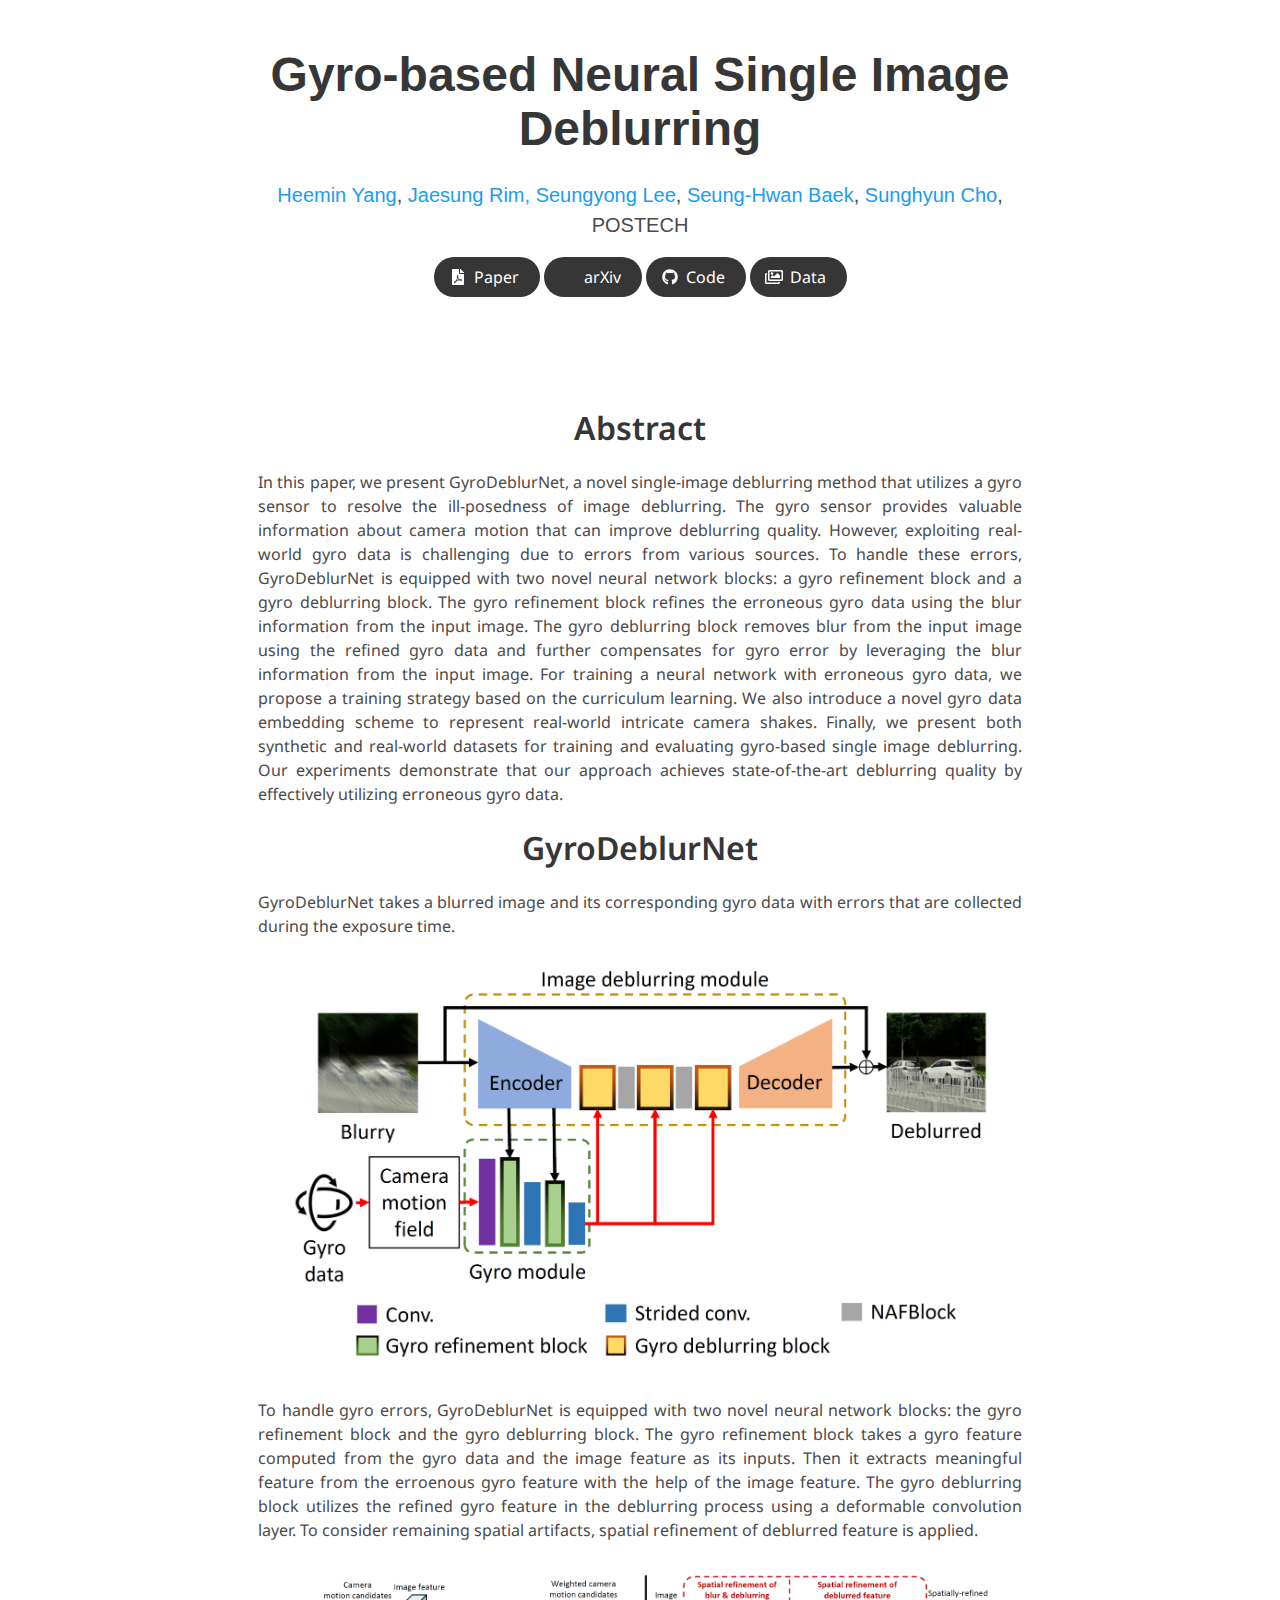
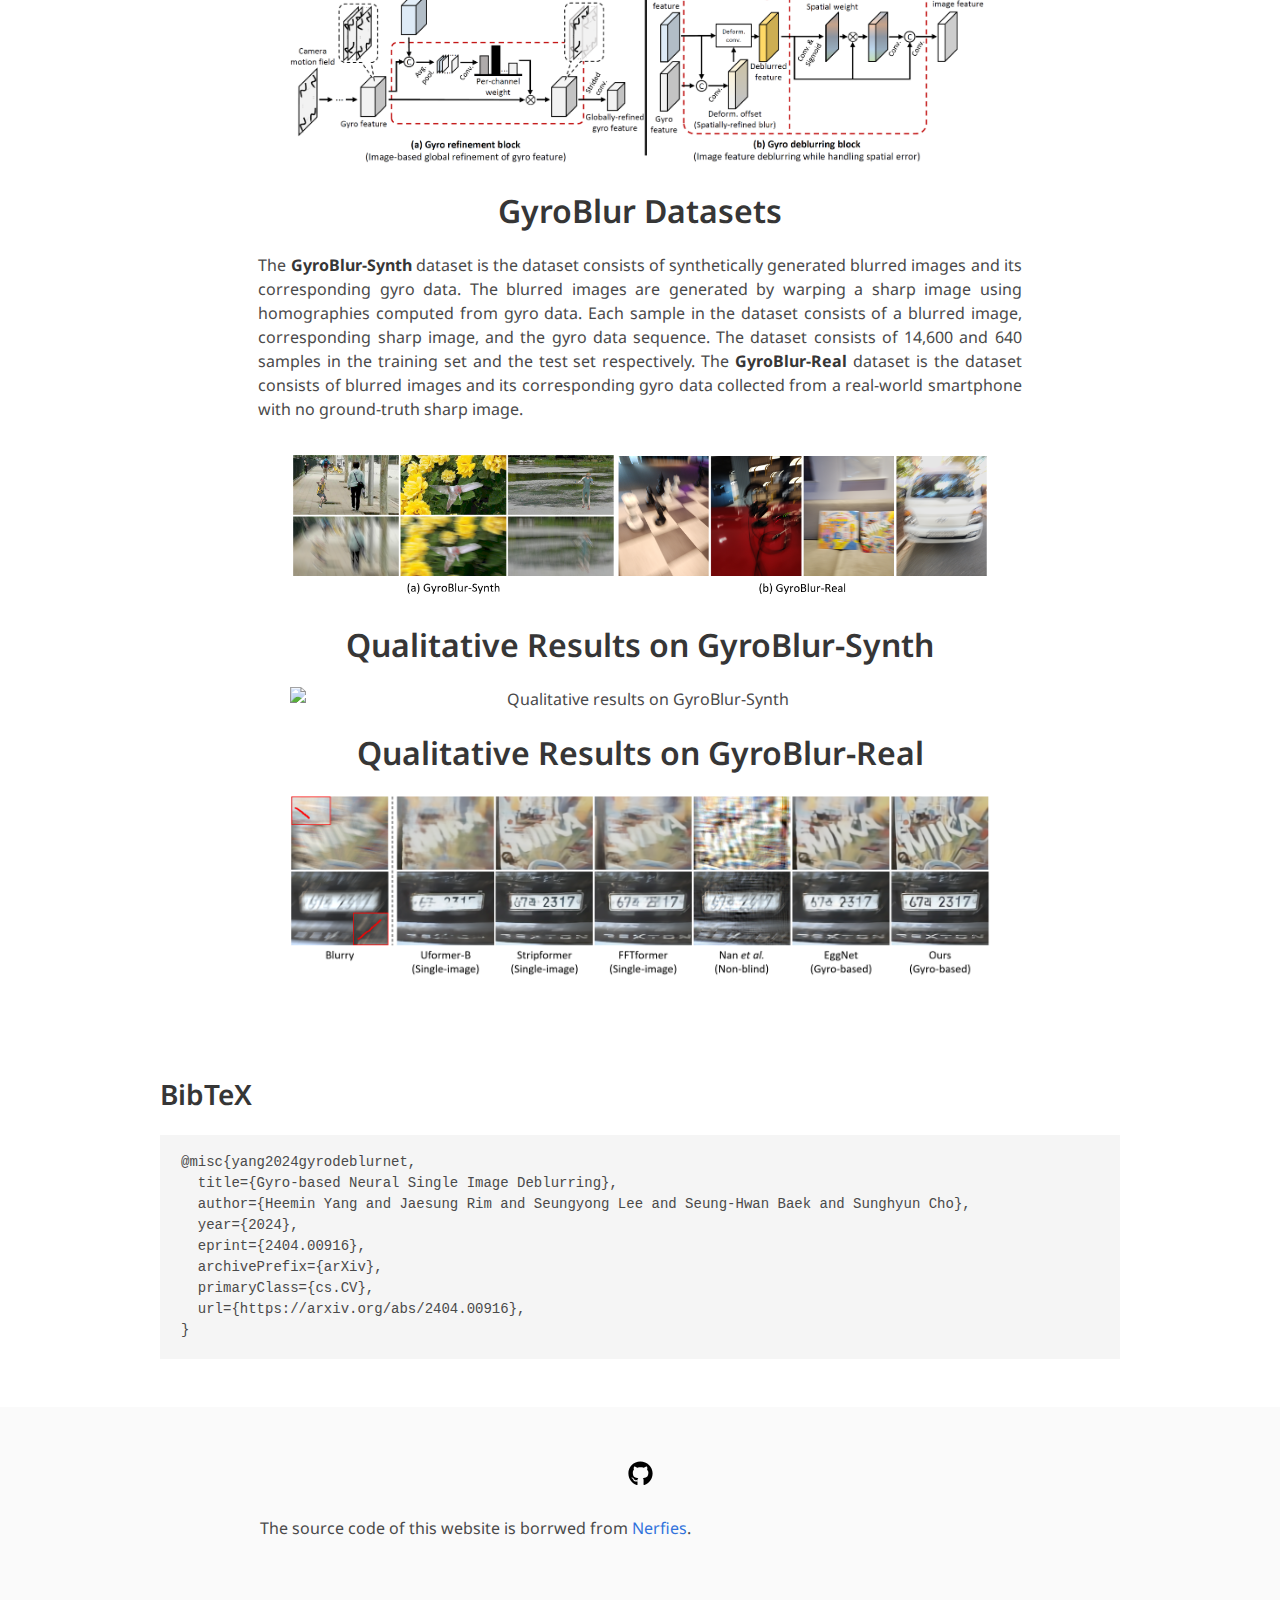
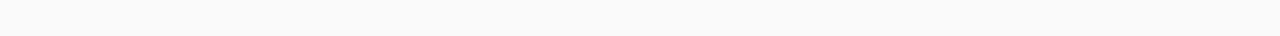
==== GyroDeblurNet/index.html @ 0443941d "Update index.html" ====
<!DOCTYPE html>
<html>
<head>
  <meta charset="utf-8">
  <meta name="description"
        content="GyroDeblurNet shows robust deblurring performance even in the presence of gyro errors.">
  <meta name="keywords" content="GyroDeblurNet">
  <meta name="viewport" content="width=device-width, initial-scale=1">
  <title>Gyro-based Neural Single Image Deblurring</title>

  <!-- Global site tag (gtag.js) - Google Analytics -->
  <script>
    window.dataLayer = window.dataLayer || [];

    function gtag() {
      dataLayer.push(arguments);
    }

    gtag('js', new Date());

    gtag('config', 'G-PYVRSFMDRL');
  </script>

  <link href="https://fonts.googleapis.com/css?family=Google+Sans|Noto+Sans|Castoro"
        rel="stylesheet">

  <link rel="stylesheet" href="./static/css/bulma.min.css">
  <link rel="stylesheet" href="./static/css/bulma-carousel.min.css">
  <link rel="stylesheet" href="./static/css/bulma-slider.min.css">
  <link rel="stylesheet" href="./static/css/fontawesome.all.min.css">
  <link rel="stylesheet"
        href="https://cdn.jsdelivr.net/gh/jpswalsh/academicons@1/css/academicons.min.css">
  <link rel="stylesheet" href="./static/css/index.css">
  <link rel="icon" href="./static/images/favicon.svg">

  <script src="https://ajax.googleapis.com/ajax/libs/jquery/3.5.1/jquery.min.js"></script>
  <script defer src="./static/js/fontawesome.all.min.js"></script>
  <script src="./static/js/bulma-carousel.min.js"></script>
  <script src="./static/js/bulma-slider.min.js"></script>
  <script src="./static/js/index.js"></script>
</head>
<body>


<section class="hero">
  <div class="hero-body">
    <div class="container is-max-desktop">
      <div class="columns is-centered">
        <div class="column has-text-centered">
          <h1 class="title is-1 publication-title">Gyro-based Neural Single Image Deblurring</h1>
          <div class="is-size-5 publication-authors">
            <span class="author-block">
              <a href="https://hmyang0727.github.io">Heemin Yang</a>,
            </span>
            <span class="author-block">
              <a href="https://rimchang.github.io/">Jaesung Rim,
            </span>
            <span class="author-block">
              <a href="https://cg.postech.ac.kr/leesy/">Seungyong Lee</a>,
            </span>
            <span class="author-block">
              <a href="https://sites.google.com/view/shbaek/">Seung-Hwan Baek</a>,
            </span>
            <span class="author-block">
              <a href="https://www.scho.pe.kr/">Sunghyun Cho</a>,
            </span>
          </div>

          <div class="is-size-5 publication-authors">
            <span class="author-block">POSTECH</span>
          </div>

          <div class="column has-text-centered">
            <div class="publication-links">
              <!-- PDF Link. -->
              <span class="link-block">
                <a href="https://arxiv.org/pdf/2404.00916"
                   class="external-link button is-normal is-rounded is-dark">
                  <span class="icon">
                      <i class="fas fa-file-pdf"></i>
                  </span>
                  <span>Paper</span>
                </a>
              </span>
              <span class="link-block">
                <a href="https://arxiv.org/abs/2404.00916"
                   class="external-link button is-normal is-rounded is-dark">
                  <span class="icon">
                      <i class="ai ai-arxiv"></i>
                  </span>
                  <span>arXiv</span>
                </a>
              </span>
              <!-- Code Link. -->
              <span class="link-block">
                <a href="https://github.com/hmyang0727/GyroDeblurNet"
                   class="external-link button is-normal is-rounded is-dark">
                  <span class="icon">
                      <i class="fab fa-github"></i>
                  </span>
                  <span>Code</span>
                  </a>
              </span>
              <!-- Dataset Link. -->
              <span class="link-block">
                <a href="https://github.com/hmyang0727/GyroDeblurNet"
                   class="external-link button is-normal is-rounded is-dark">
                  <span class="icon">
                      <i class="far fa-images"></i>
                  </span>
                  <span>Data</span>
                  </a>
            </div>

          </div>
        </div>
      </div>
    </div>
  </div>
</section>


<section class="section">
  <div class="container is-max-desktop">
    <!-- Abstract. -->
    <div class="columns is-centered has-text-centered">
      <div class="column is-four-fifths">
        <h2 class="title is-3">Abstract</h2>
        <div class="content has-text-justified">
            <p>
              In this paper, we present GyroDeblurNet, a novel single-image deblurring method that utilizes a gyro sensor to resolve the ill-posedness of image deblurring.
              The gyro sensor provides valuable information about camera motion that can improve deblurring quality.
              However, exploiting real-world gyro data is challenging due to errors from various sources.
              To handle these errors, GyroDeblurNet is equipped with two novel neural network blocks: a gyro refinement block and a gyro deblurring block.
              The gyro refinement block refines the erroneous gyro data using the blur information from the input image.
              The gyro deblurring block removes blur from the input image using the refined gyro data and further compensates for gyro error by leveraging the blur information from the input image.
              For training a neural network with erroneous gyro data, we propose a training strategy based on the curriculum learning.
              We also introduce a novel gyro data embedding scheme to represent real-world intricate camera shakes.
              Finally, we present both synthetic and real-world datasets for training and evaluating gyro-based single image deblurring.
              Our experiments demonstrate that our approach achieves state-of-the-art deblurring quality by effectively utilizing erroneous gyro data.
            </p>
        </div>
      </div>
    </div>
    <!--/ Abstract. -->

    <!-- GyroDeblurNet. -->
    <div class="columns is-centered has-text-centered">
      <div class="column is-four-fifths">
        <h2 class="title is-3">GyroDeblurNet</h2>
        <div class="content has-text-justified">
          <p>
            GyroDeblurNet takes a blurred image and its corresponding gyro data with errors that are collected during the exposure time.
          </p>
          <figure class="image">
            <img src="static/image/network_arch.png" alt="GyroDeblurNet overview">
          </figure>
          <p>
            To handle gyro errors, GyroDeblurNet is equipped with two novel neural network blocks: the gyro refinement block and the gyro deblurring block.
            The gyro refinement block takes a gyro feature computed from the gyro data and the image feature as its inputs.
            Then it extracts meaningful feature from the erroenous gyro feature with the help of the image feature.
            The gyro deblurring block utilizes the refined gyro feature in the deblurring process using a deformable convolution layer.
            To consider remaining spatial artifacts, spatial refinement of deblurred feature is applied.
          </p>
          <figure class="image">
            <img src="static/image/module_arch.png" alt="Architecture of the gyro refinement block and the gyro deblurring block">
          </figure>
        </div>
      </div>
    </div>
    <!--/ GyroDeblurNet. -->

    <!-- GyroBlur. -->
    <div class="columns is-centered has-text-centered">
      <div class="column is-four-fifths">
        <h2 class="title is-3">GyroBlur Datasets</h2>
        <div class="content has-text-justified">
          <p>
            The <strong>GyroBlur-Synth</strong> dataset is the dataset consists of synthetically generated blurred images and its corresponding gyro data.
            The blurred images are generated by warping a sharp image using homographies computed from gyro data.
            Each sample in the dataset consists of a blurred image, corresponding sharp image, and the gyro data sequence.
            The dataset consists of 14,600 and 640 samples in the training set and the test set respectively.
            The <strong>GyroBlur-Real</strong> dataset is the dataset consists of blurred images and its corresponding gyro data collected from a real-world smartphone with no ground-truth sharp image.
          </p>
          <figure class="image">
            <img src="static/image/dataset.png" alt="GyroBlur datasets">
          </figure>
        </div>
      </div>
    </div>
    <!--/ GyroBlur. -->

    <!-- Qual Synth. -->
    <div class="columns is-centered has-text-centered">
      <div class="column is-four-fifths">
        <h2 class="title is-3">Qualitative Results on GyroBlur-Synth</h2>
        <div class="content has-text-justified">
          <figure class="image">
            <img src="static/image/result_synth.png" alt="Qualitative results on GyroBlur-Synth">
          </figure>
        </div>
      </div>
    </div>
    <!--/ Qual Synth. -->

    <!-- Qual Real. -->
    <div class="columns is-centered has-text-centered">
      <div class="column is-four-fifths">
        <h2 class="title is-3">Qualitative Results on GyroBlur-Real</h2>
        <div class="content has-text-justified">
          <figure class="image">
            <img src="static/image/result_real.png" alt="Qualitative results on GyroBlur-Real">
          </figure>
        </div>
      </div>
    </div>
    <!--/ Qual Real. -->
  </div>
</section>



<section class="section" id="BibTeX">
  <div class="container is-max-desktop content">
    <h2 class="title">BibTeX</h2>
    <pre><code>@misc{yang2024gyrodeblurnet,
  title={Gyro-based Neural Single Image Deblurring}, 
  author={Heemin Yang and Jaesung Rim and Seungyong Lee and Seung-Hwan Baek and Sunghyun Cho},
  year={2024},
  eprint={2404.00916},
  archivePrefix={arXiv},
  primaryClass={cs.CV},
  url={https://arxiv.org/abs/2404.00916}, 
}</code></pre>
  </div>
</section>


<footer class="footer">
  <div class="container">
    <div class="content has-text-centered">
      <a class="icon-link" href="https://github.com/hmyang0727" class="external-link" disabled>
        <i class="fab fa-github"></i>
      </a>
    </div>
    <div class="columns is-centered">
      <div class="column is-8">
        <div class="content">
          <p>
            The source code of this website is borrwed from <a href="https://nerfies.github.io/">Nerfies</a>.
          </p>
        </div>
      </div>
    </div>
  </div>
</footer>

</body>
</html>
---- GyroDeblurNet/static/css/index.css ----
body {
  font-family: 'Noto Sans', sans-serif;
}


.footer .icon-link {
    font-size: 25px;
    color: #000;
}

.link-block a {
    margin-top: 5px;
    margin-bottom: 5px;
}

.dnerf {
  font-variant: small-caps;
}


.teaser .hero-body {
  padding-top: 0;
  padding-bottom: 3rem;
}

.teaser {
  font-family: 'Google Sans', sans-serif;
}


.publication-title {
}

.publication-banner {
  max-height: parent;

}

.publication-banner video {
  position: relative;
  left: auto;
  top: auto;
  transform: none;
  object-fit: fit;
}

.publication-header .hero-body {
}

.publication-title {
    font-family: 'Google Sans', sans-serif;
}

.publication-authors {
    font-family: 'Google Sans', sans-serif;
}

.publication-venue {
    color: #555;
    width: fit-content;
    font-weight: bold;
}

.publication-awards {
    color: #ff3860;
    width: fit-content;
    font-weight: bolder;
}

.publication-authors {
}

.publication-authors a {
   color: hsl(204, 86%, 53%) !important;
}

.publication-authors a:hover {
    text-decoration: underline;
}

.author-block {
  display: inline-block;
}

.publication-banner img {
}

.publication-authors {
  /*color: #4286f4;*/
}

.publication-video {
    position: relative;
    width: 100%;
    height: 0;
    padding-bottom: 56.25%;

    overflow: hidden;
    border-radius: 10px !important;
}

.publication-video iframe {
    position: absolute;
    top: 0;
    left: 0;
    width: 100%;
    height: 100%;
}

.publication-body img {
}

.results-carousel {
  overflow: hidden;
}

.results-carousel .item {
  margin: 5px;
  overflow: hidden;
  border: 1px solid #bbb;
  border-radius: 10px;
  padding: 0;
  font-size: 0;
}

.results-carousel video {
  margin: 0;
}


.interpolation-panel {
  background: #f5f5f5;
  border-radius: 10px;
}

.interpolation-panel .interpolation-image {
  width: 100%;
  border-radius: 5px;
}

.interpolation-video-column {
}

.interpolation-panel .slider {
  margin: 0 !important;
}

.interpolation-panel .slider {
  margin: 0 !important;
}

#interpolation-image-wrapper {
  width: 100%;
}
#interpolation-image-wrapper img {
  border-radius: 5px;
}
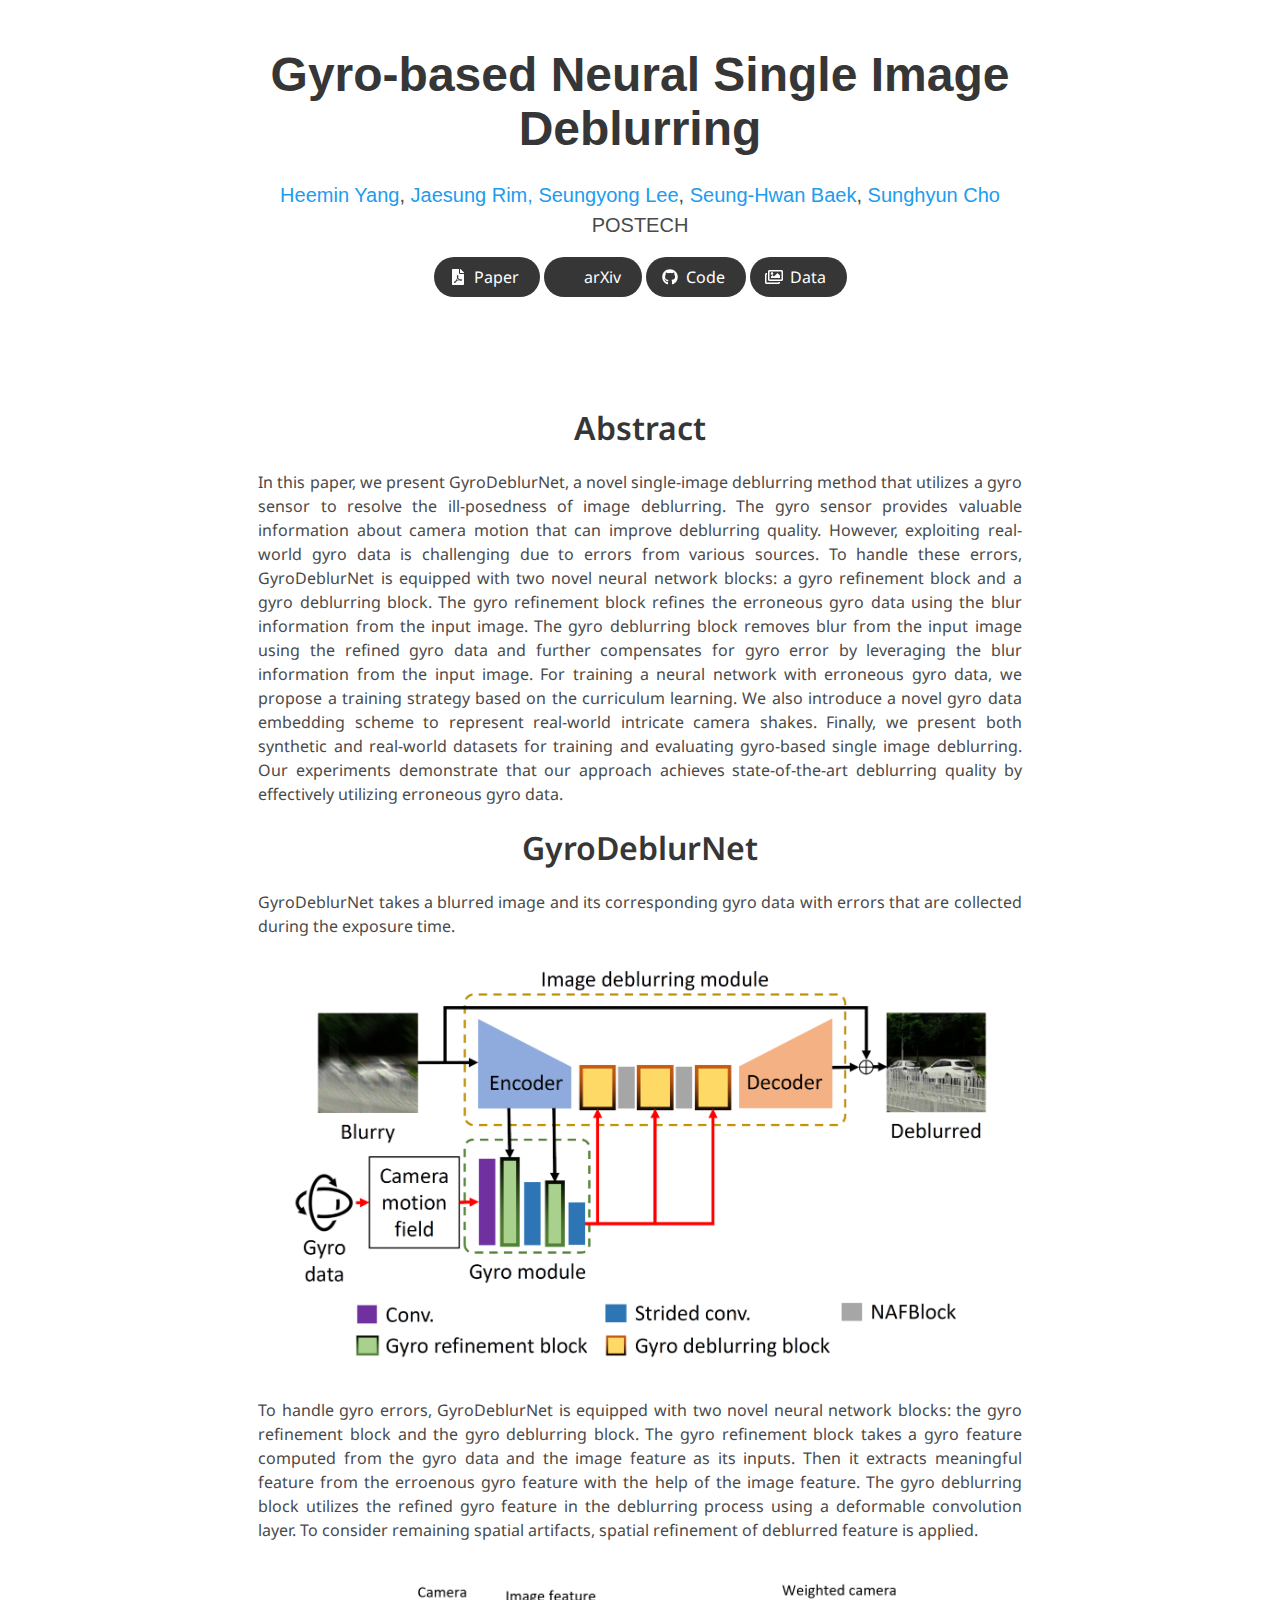
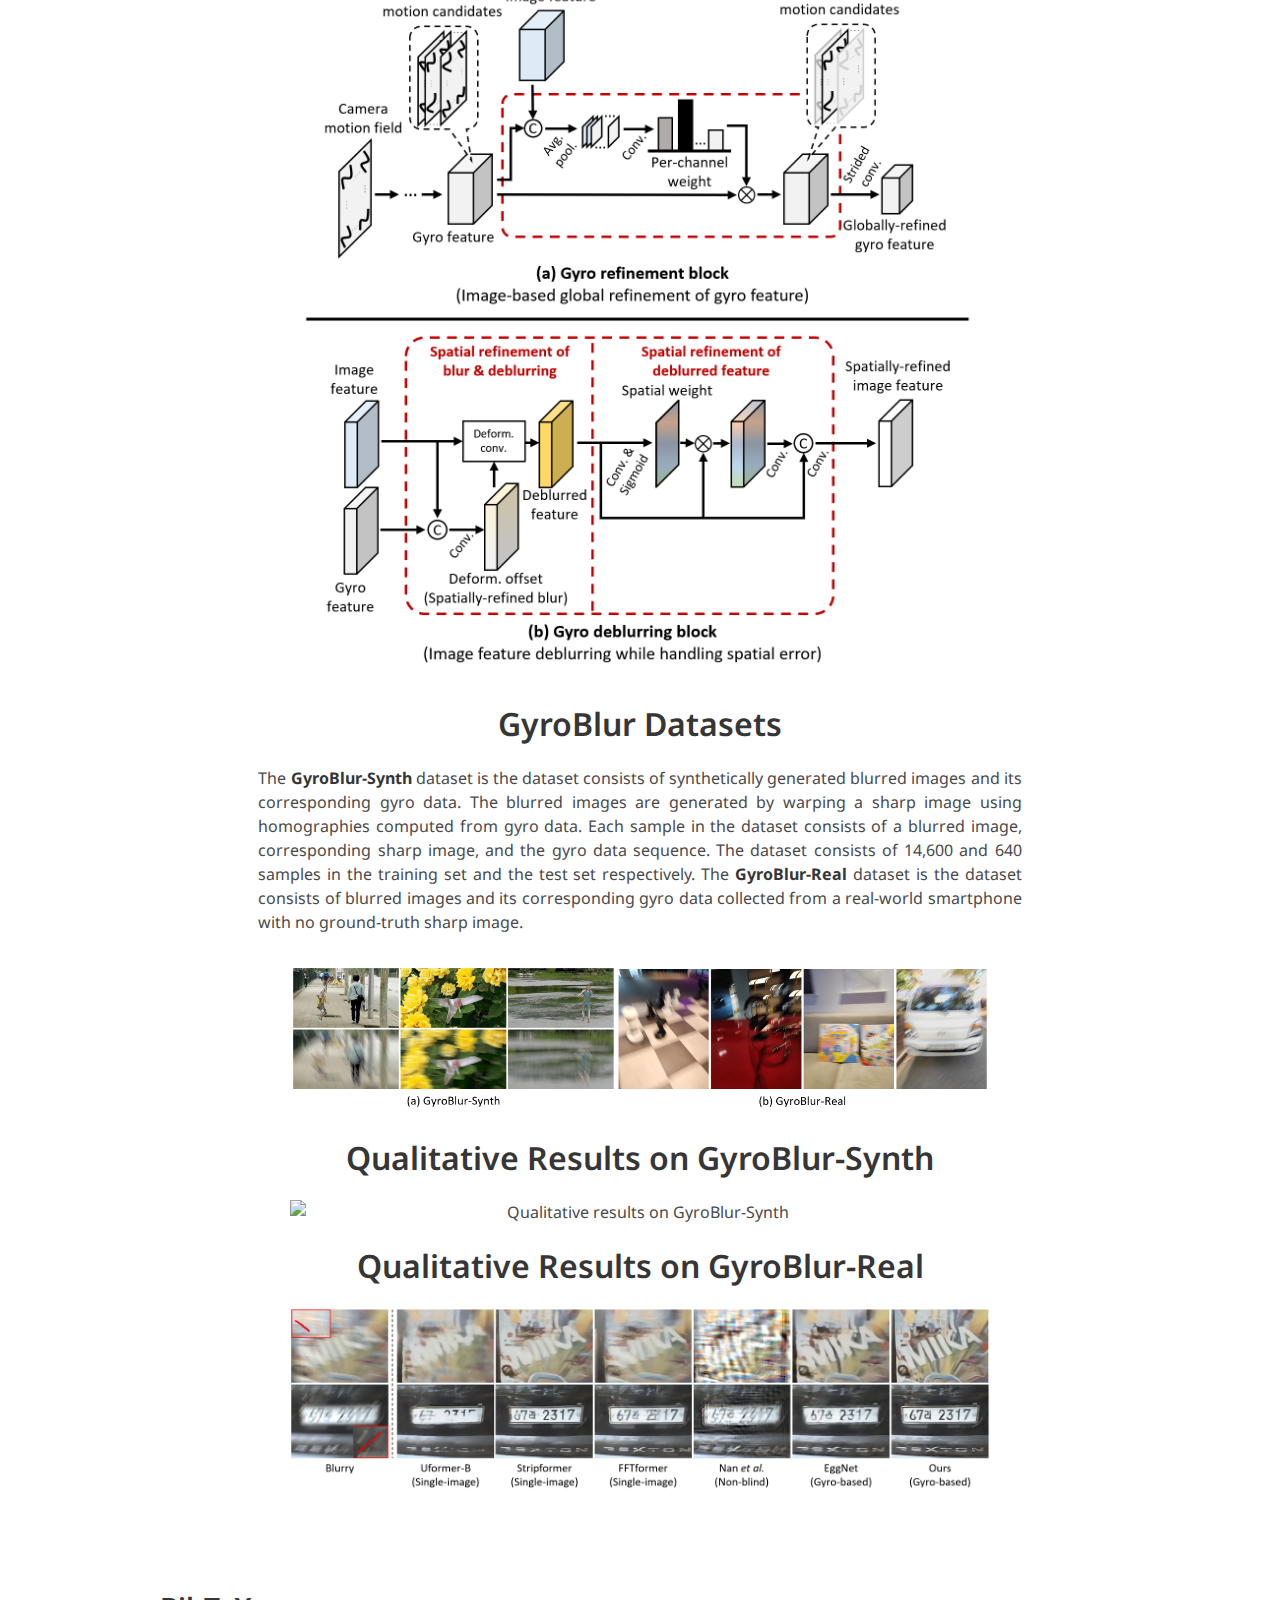
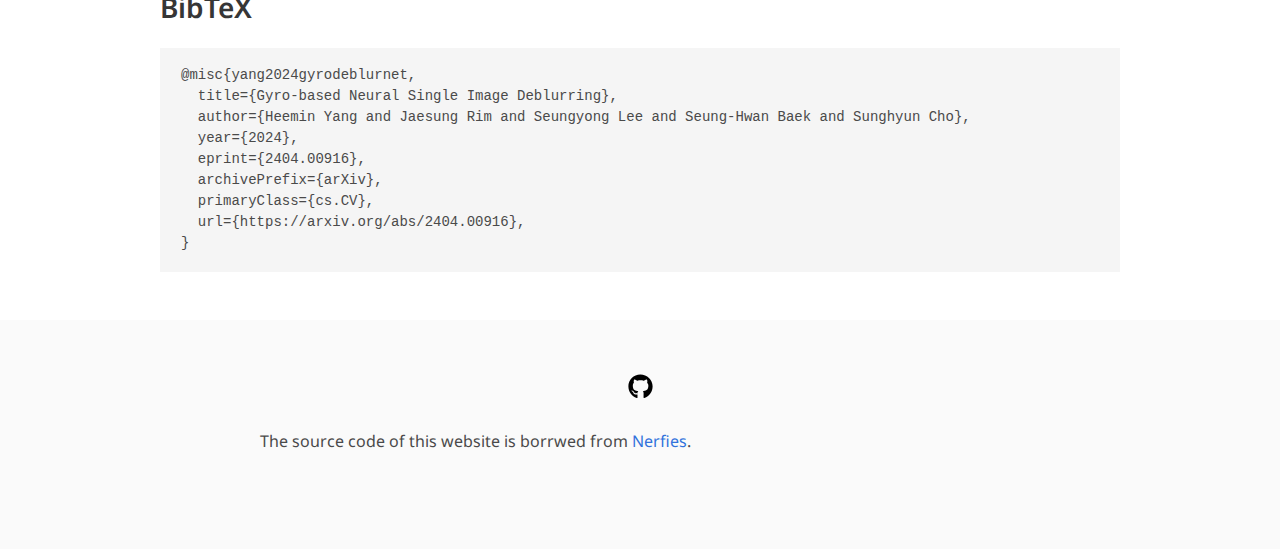
==== commit abb7eeb8: "Update index.html" ====
--- a/GyroDeblurNet/index.html
+++ b/GyroDeblurNet/index.html
@@ -62,7 +62,7 @@
               <a href="https://sites.google.com/view/shbaek/">Seung-Hwan Baek</a>,
             </span>
             <span class="author-block">
-              <a href="https://www.scho.pe.kr/">Sunghyun Cho</a>,
+              <a href="https://www.scho.pe.kr/">Sunghyun Cho</a>
             </span>
           </div>
 
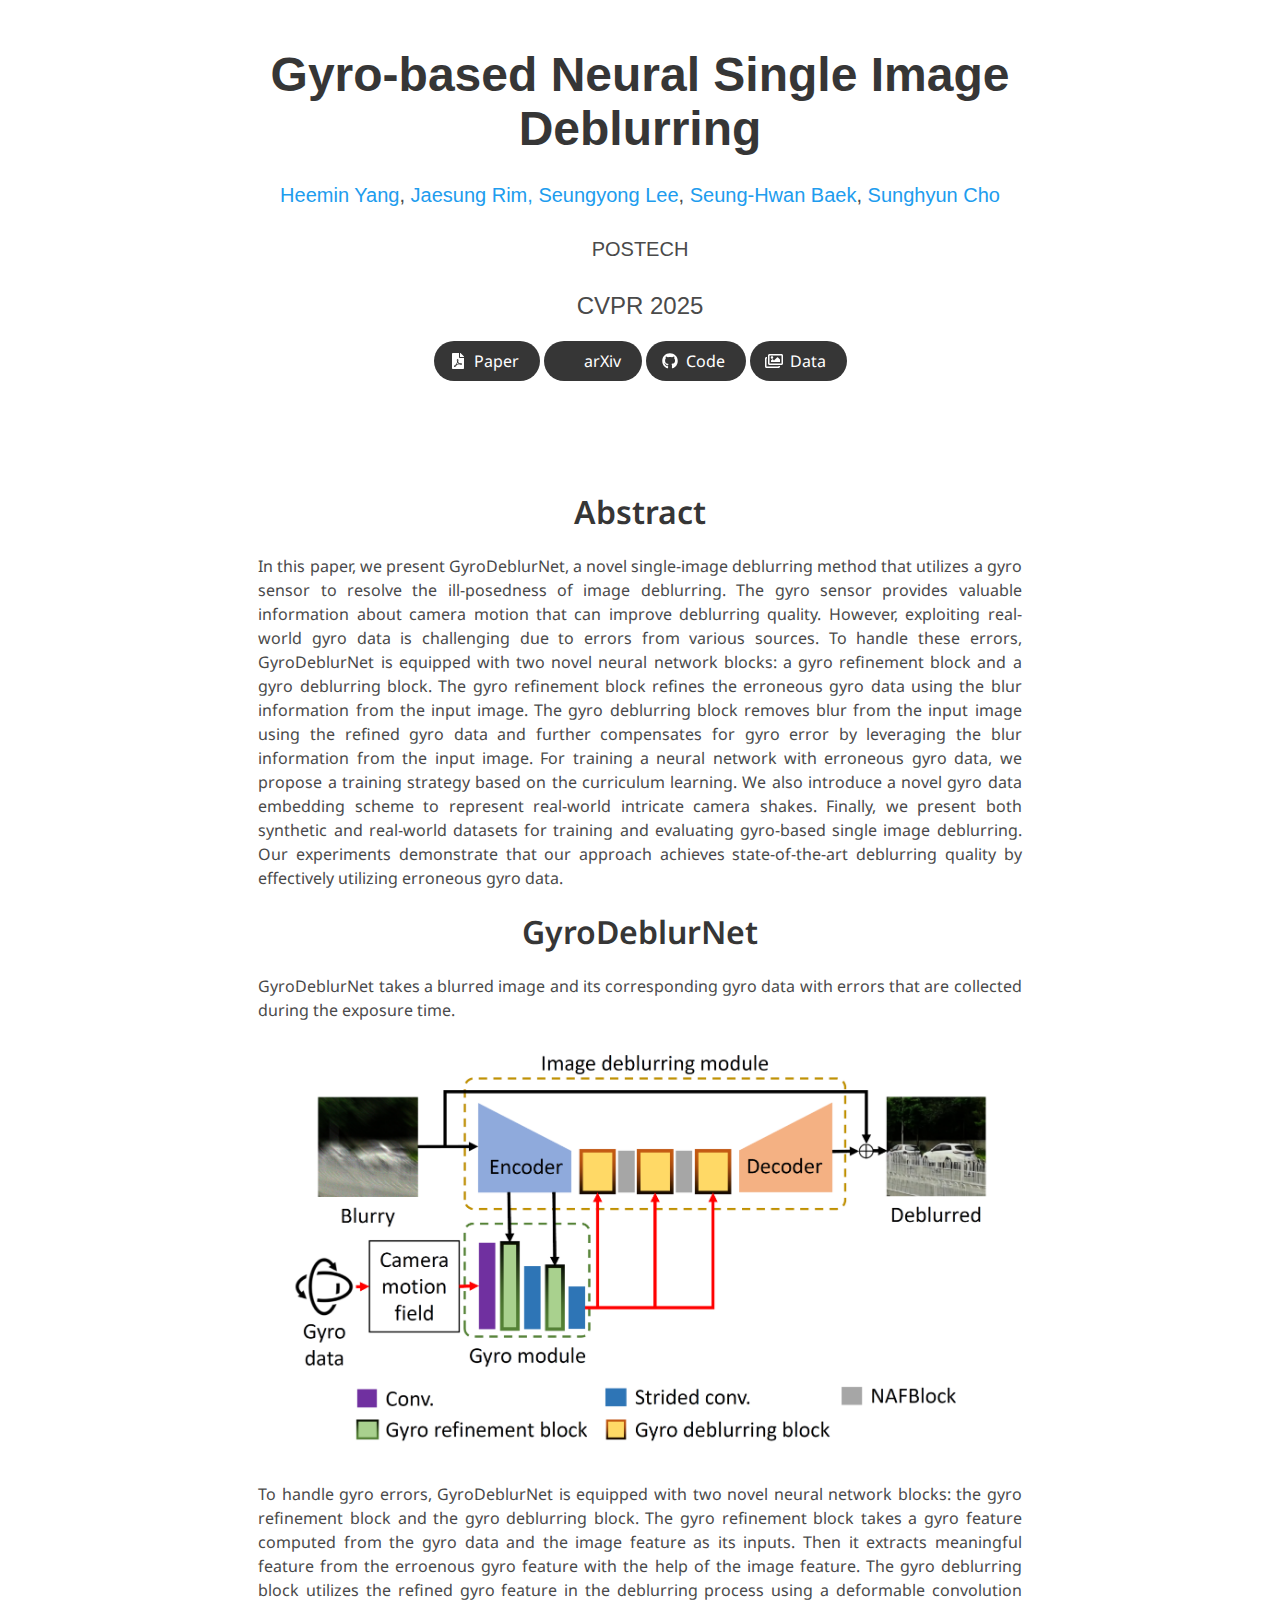
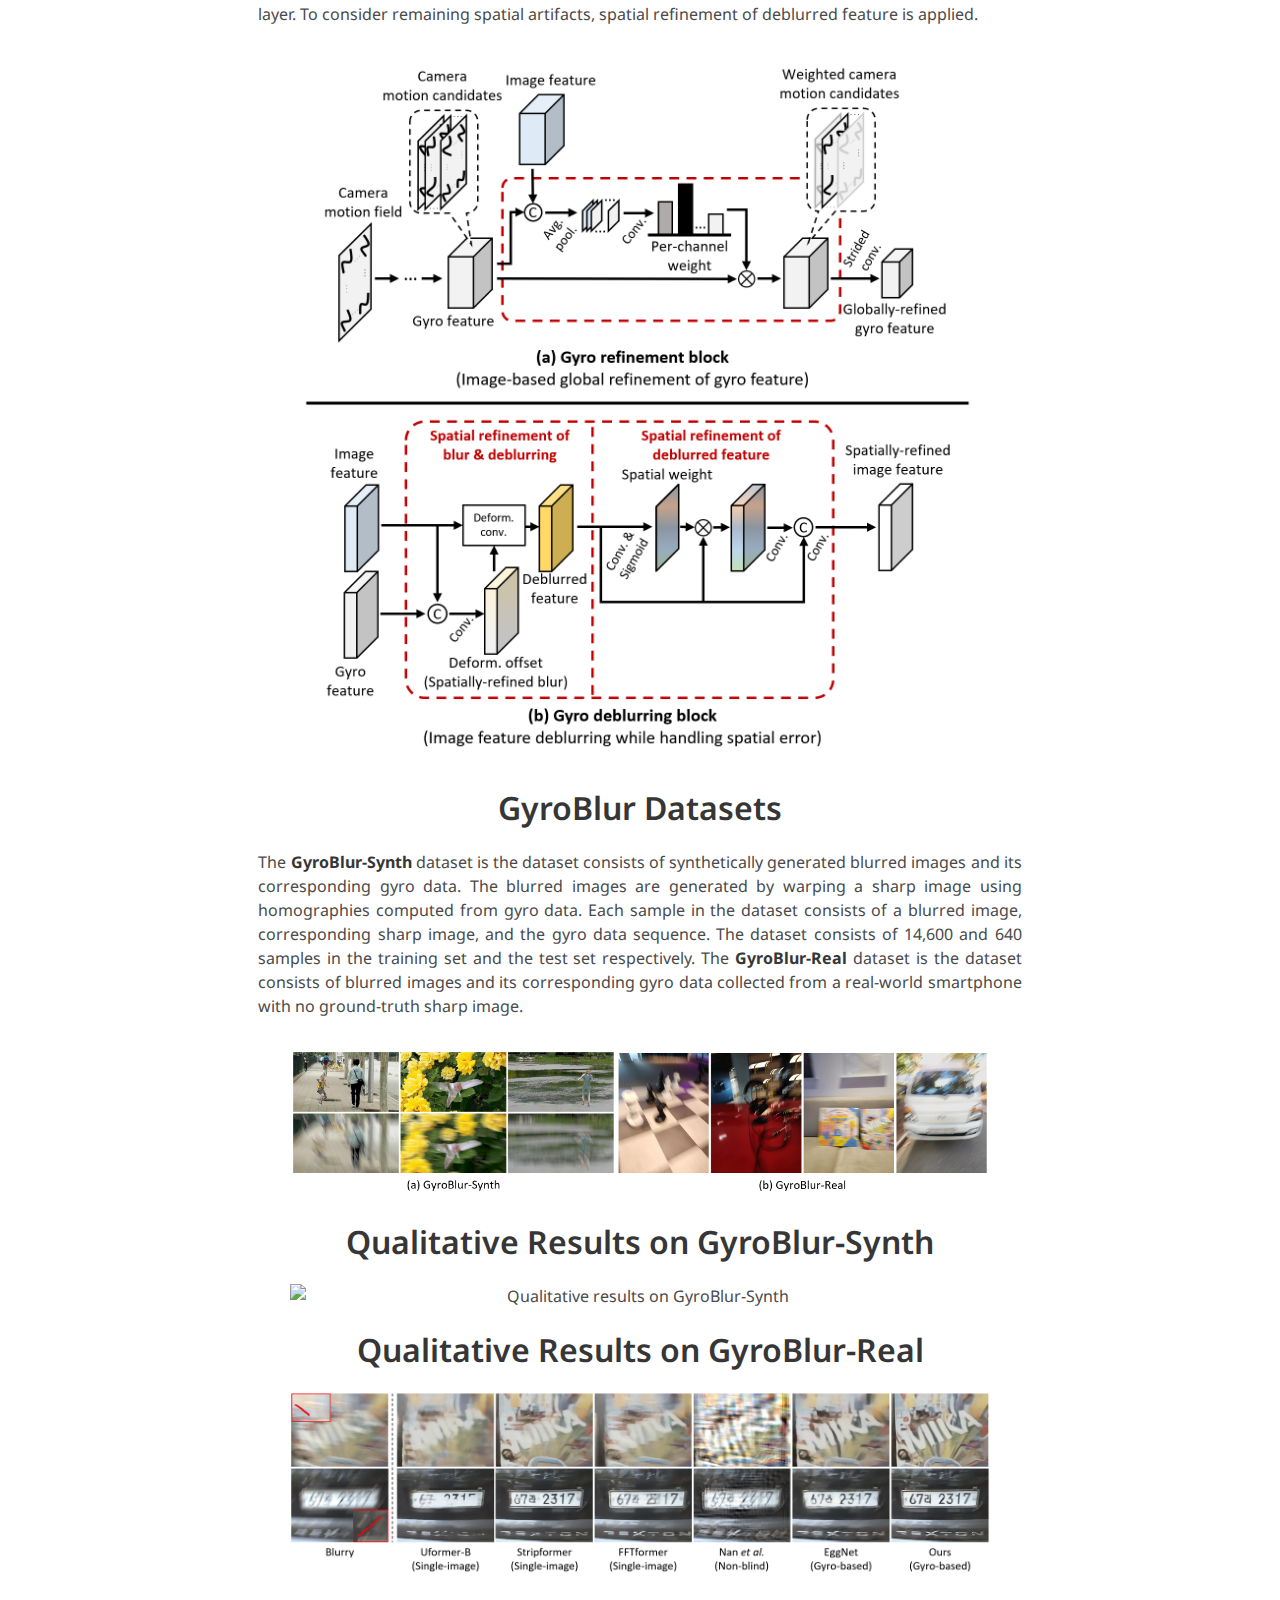
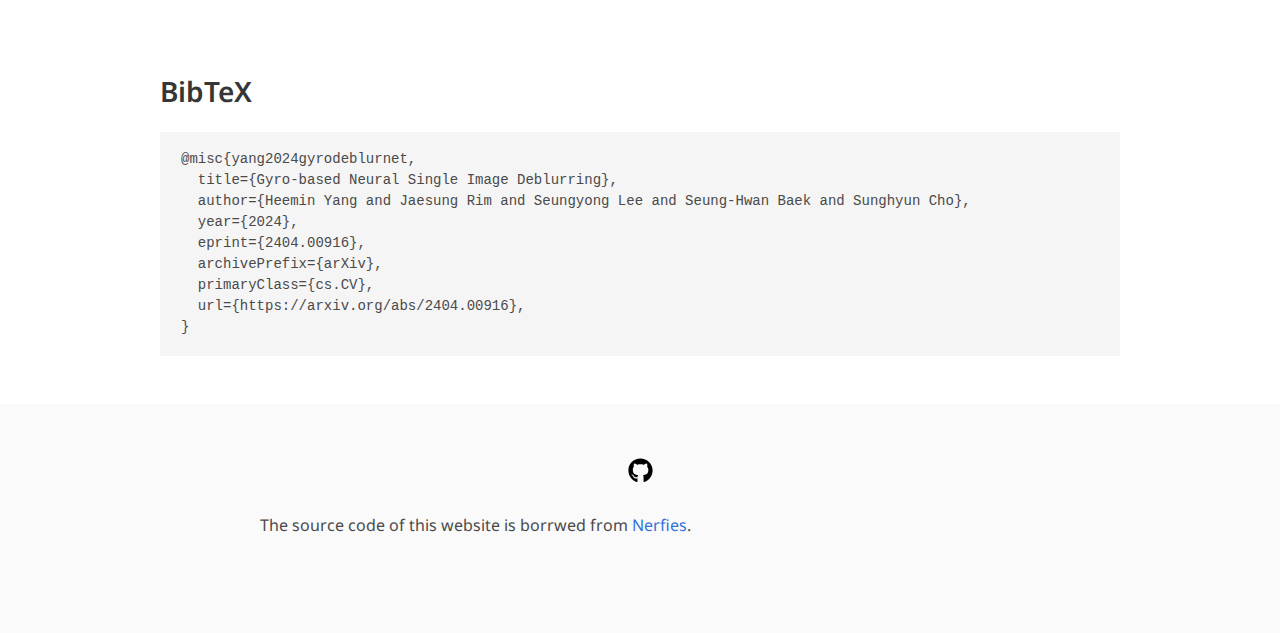
==== commit 8d8947c8: "Update index.html" ====
--- a/GyroDeblurNet/index.html
+++ b/GyroDeblurNet/index.html
@@ -66,8 +66,16 @@
             </span>
           </div>
 
+          <br>
+
           <div class="is-size-5 publication-authors">
             <span class="author-block">POSTECH</span>
+          </div>
+
+          <br>
+
+          <div class="is-size-4 publication-authors">
+            <span class="author-block">CVPR 2025</span>
           </div>
 
           <div class="column has-text-centered">
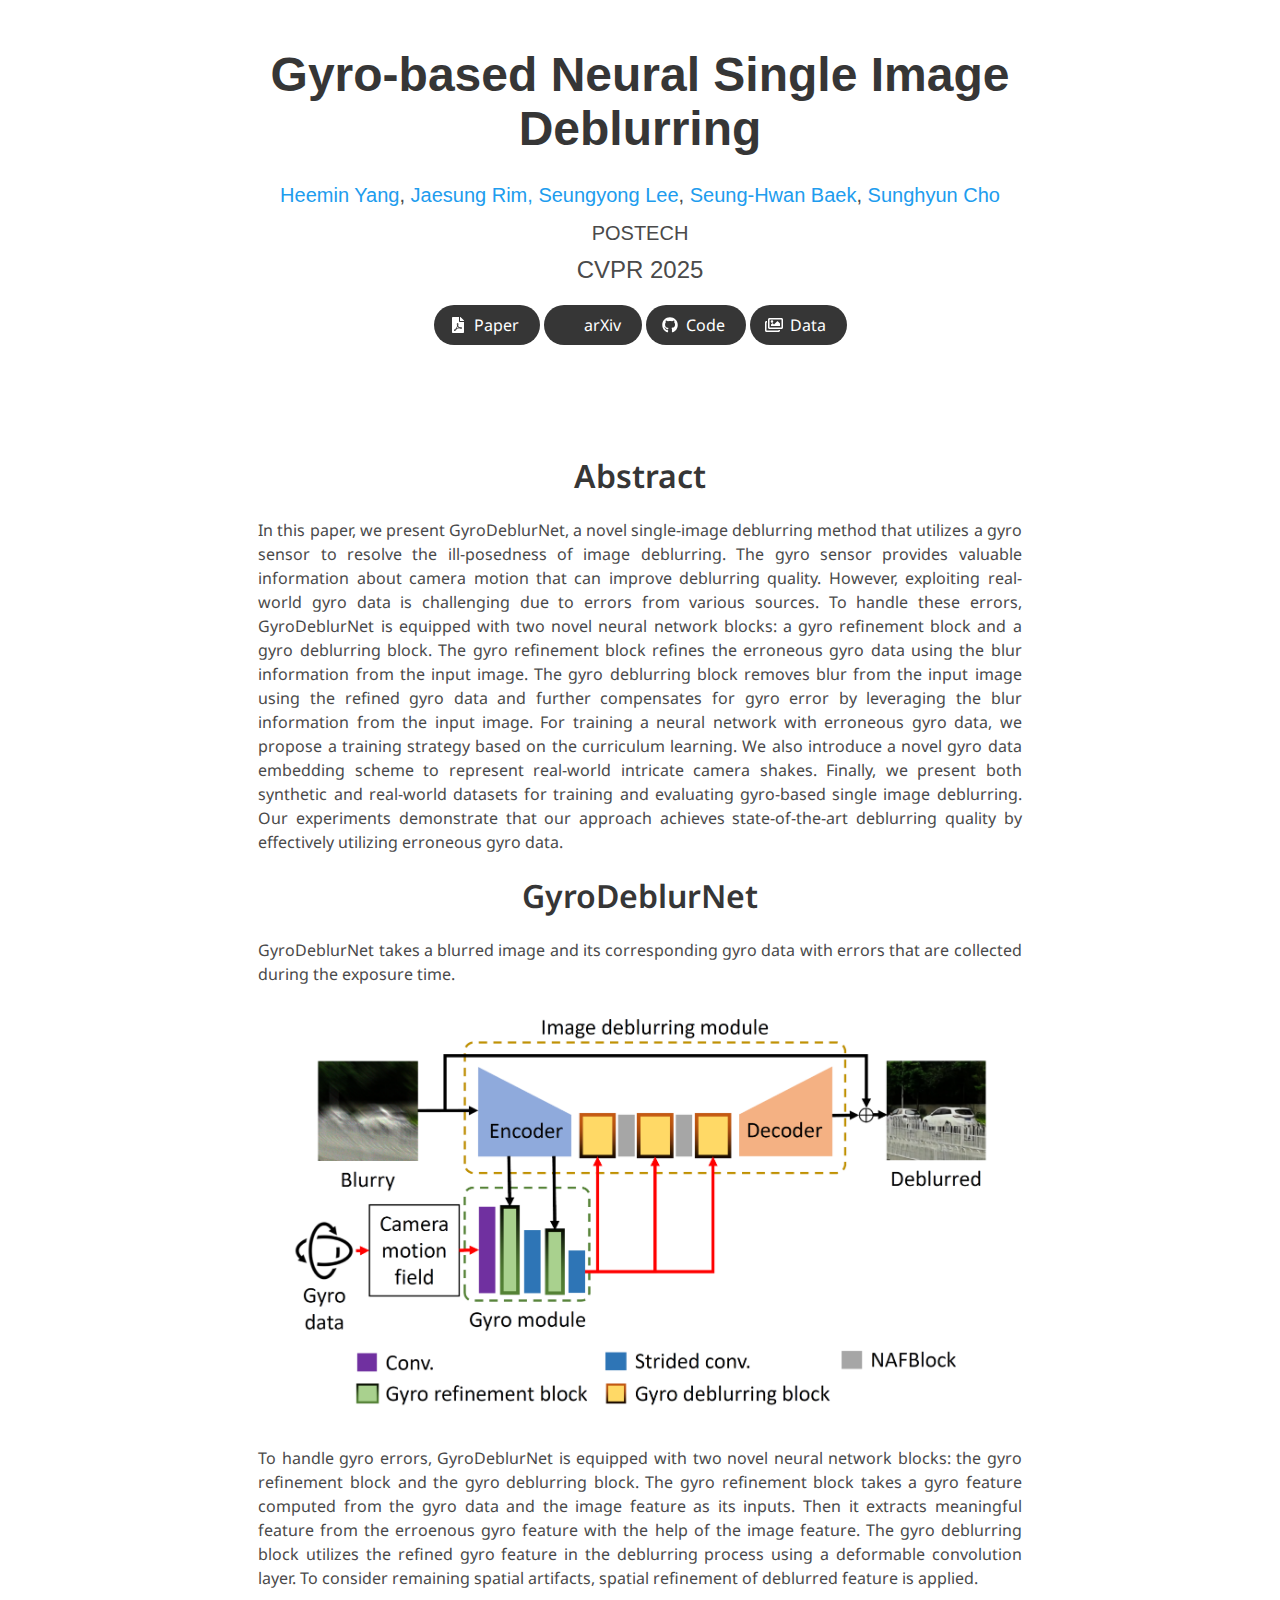
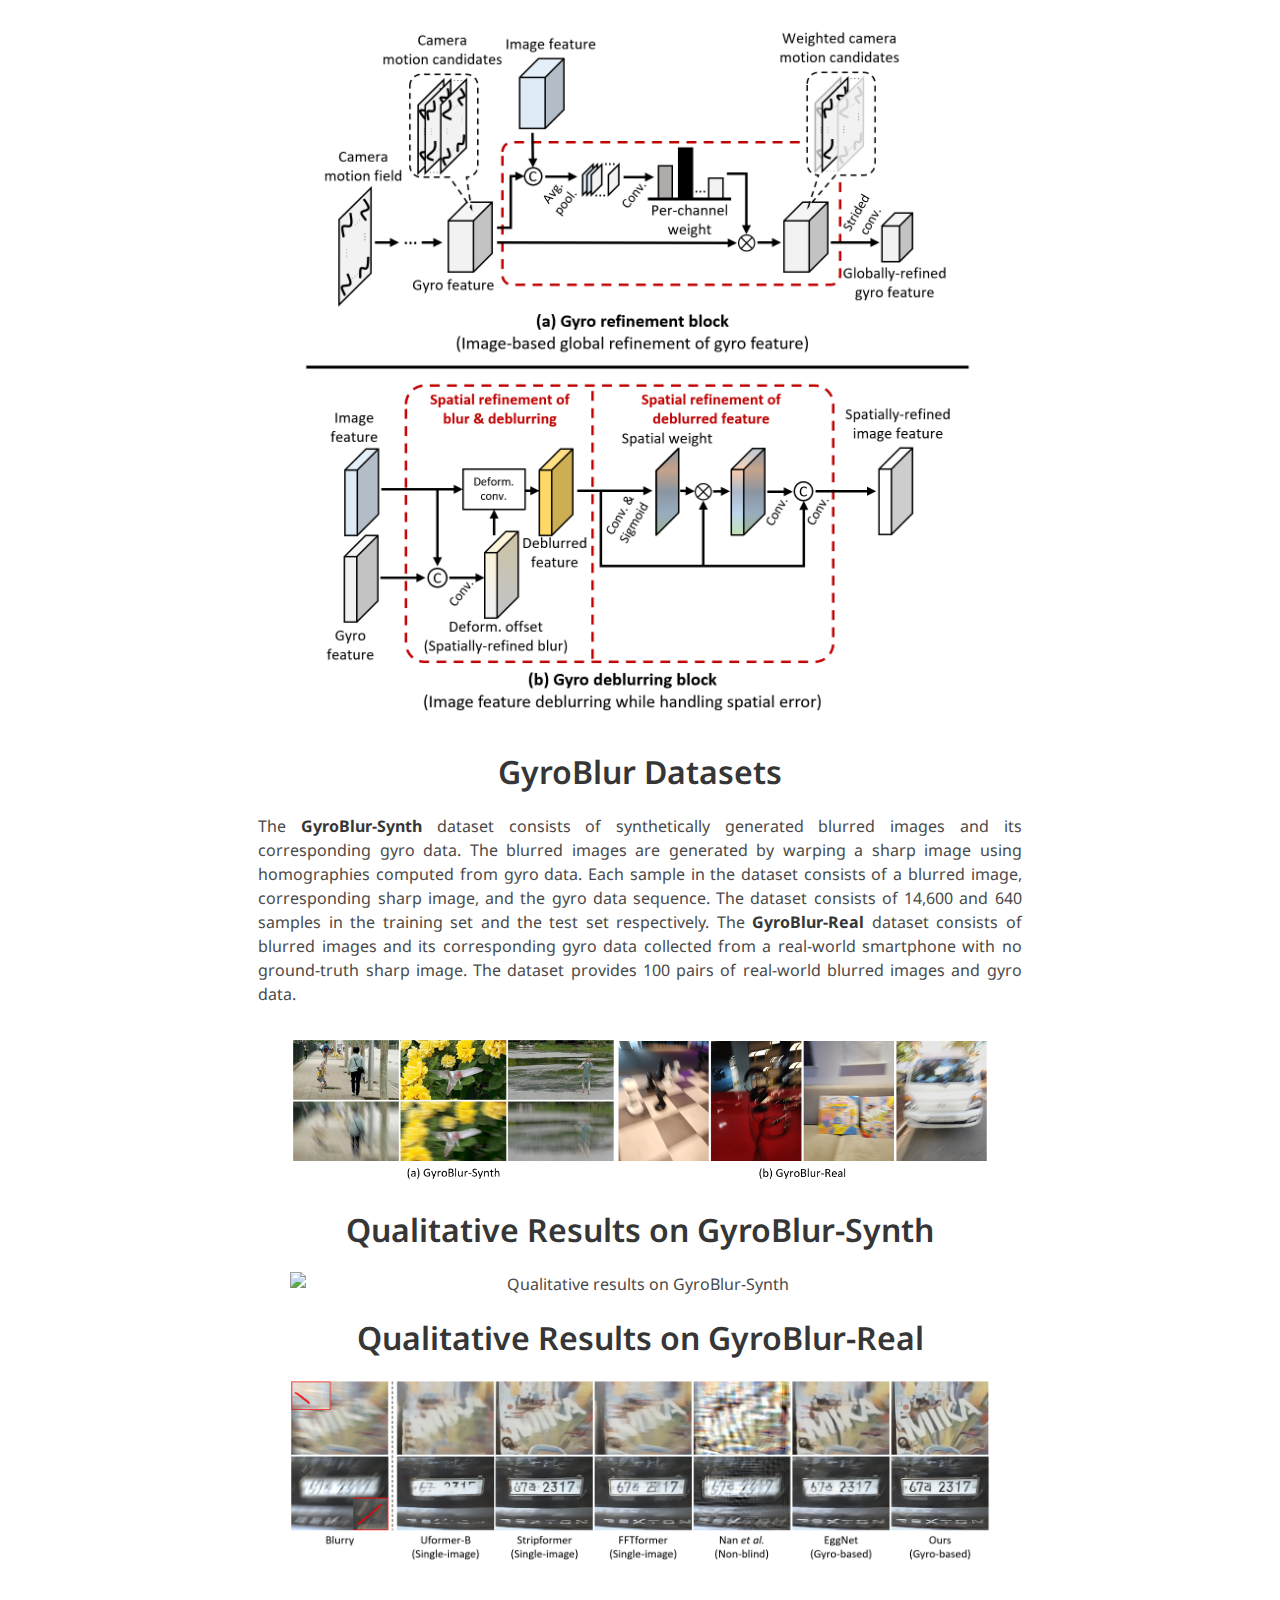
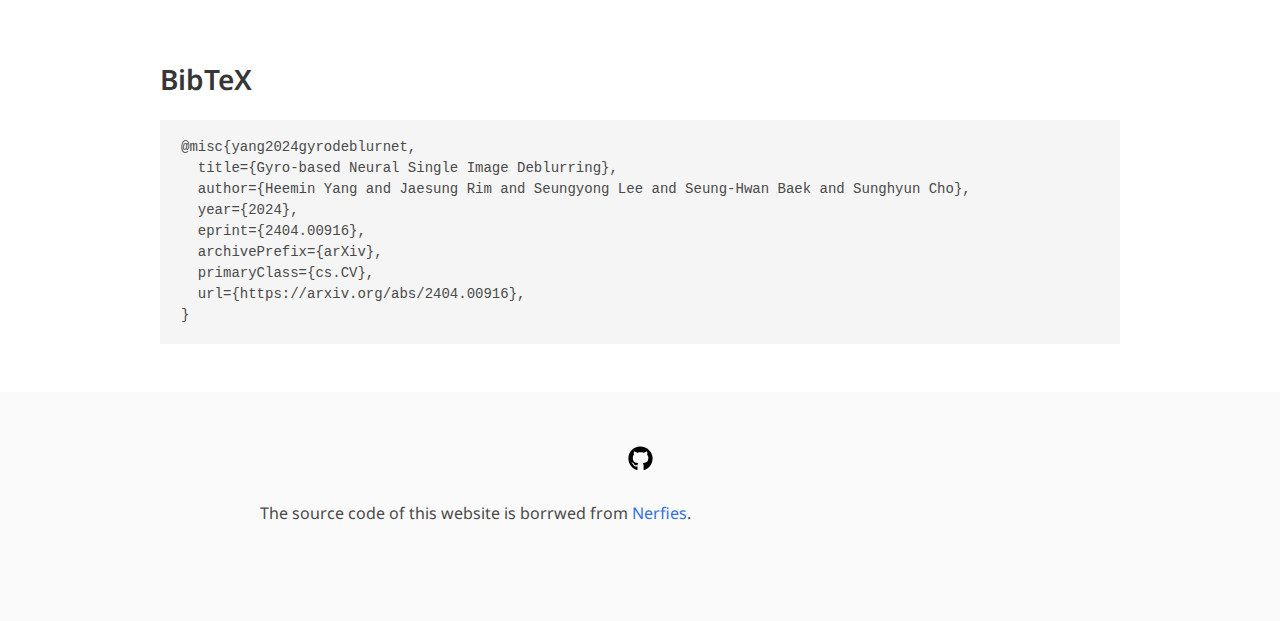
==== commit f91a39e1: "Update index.html" ====
--- a/GyroDeblurNet/index.html
+++ b/GyroDeblurNet/index.html
@@ -66,15 +66,11 @@
             </span>
           </div>
 
-          <br>
-
-          <div class="is-size-5 publication-authors">
+          <div class="is-size-5 publication-authors" style="margin-top: 0.5rem;">
             <span class="author-block">POSTECH</span>
           </div>
 
-          <br>
-
-          <div class="is-size-4 publication-authors">
+          <div class="is-size-4 publication-authors" style="margin-top: 0.25rem;">
             <span class="author-block">CVPR 2025</span>
           </div>
 
@@ -184,11 +180,12 @@
         <h2 class="title is-3">GyroBlur Datasets</h2>
         <div class="content has-text-justified">
           <p>
-            The <strong>GyroBlur-Synth</strong> dataset is the dataset consists of synthetically generated blurred images and its corresponding gyro data.
+            The <strong>GyroBlur-Synth</strong> dataset consists of synthetically generated blurred images and its corresponding gyro data.
             The blurred images are generated by warping a sharp image using homographies computed from gyro data.
             Each sample in the dataset consists of a blurred image, corresponding sharp image, and the gyro data sequence.
             The dataset consists of 14,600 and 640 samples in the training set and the test set respectively.
-            The <strong>GyroBlur-Real</strong> dataset is the dataset consists of blurred images and its corresponding gyro data collected from a real-world smartphone with no ground-truth sharp image.
+            The <strong>GyroBlur-Real</strong> dataset consists of blurred images and its corresponding gyro data collected from a real-world smartphone with no ground-truth sharp image.
+            The dataset provides 100 pairs of real-world blurred images and gyro data.
           </p>
           <figure class="image">
             <img src="static/image/dataset.png" alt="GyroBlur datasets">
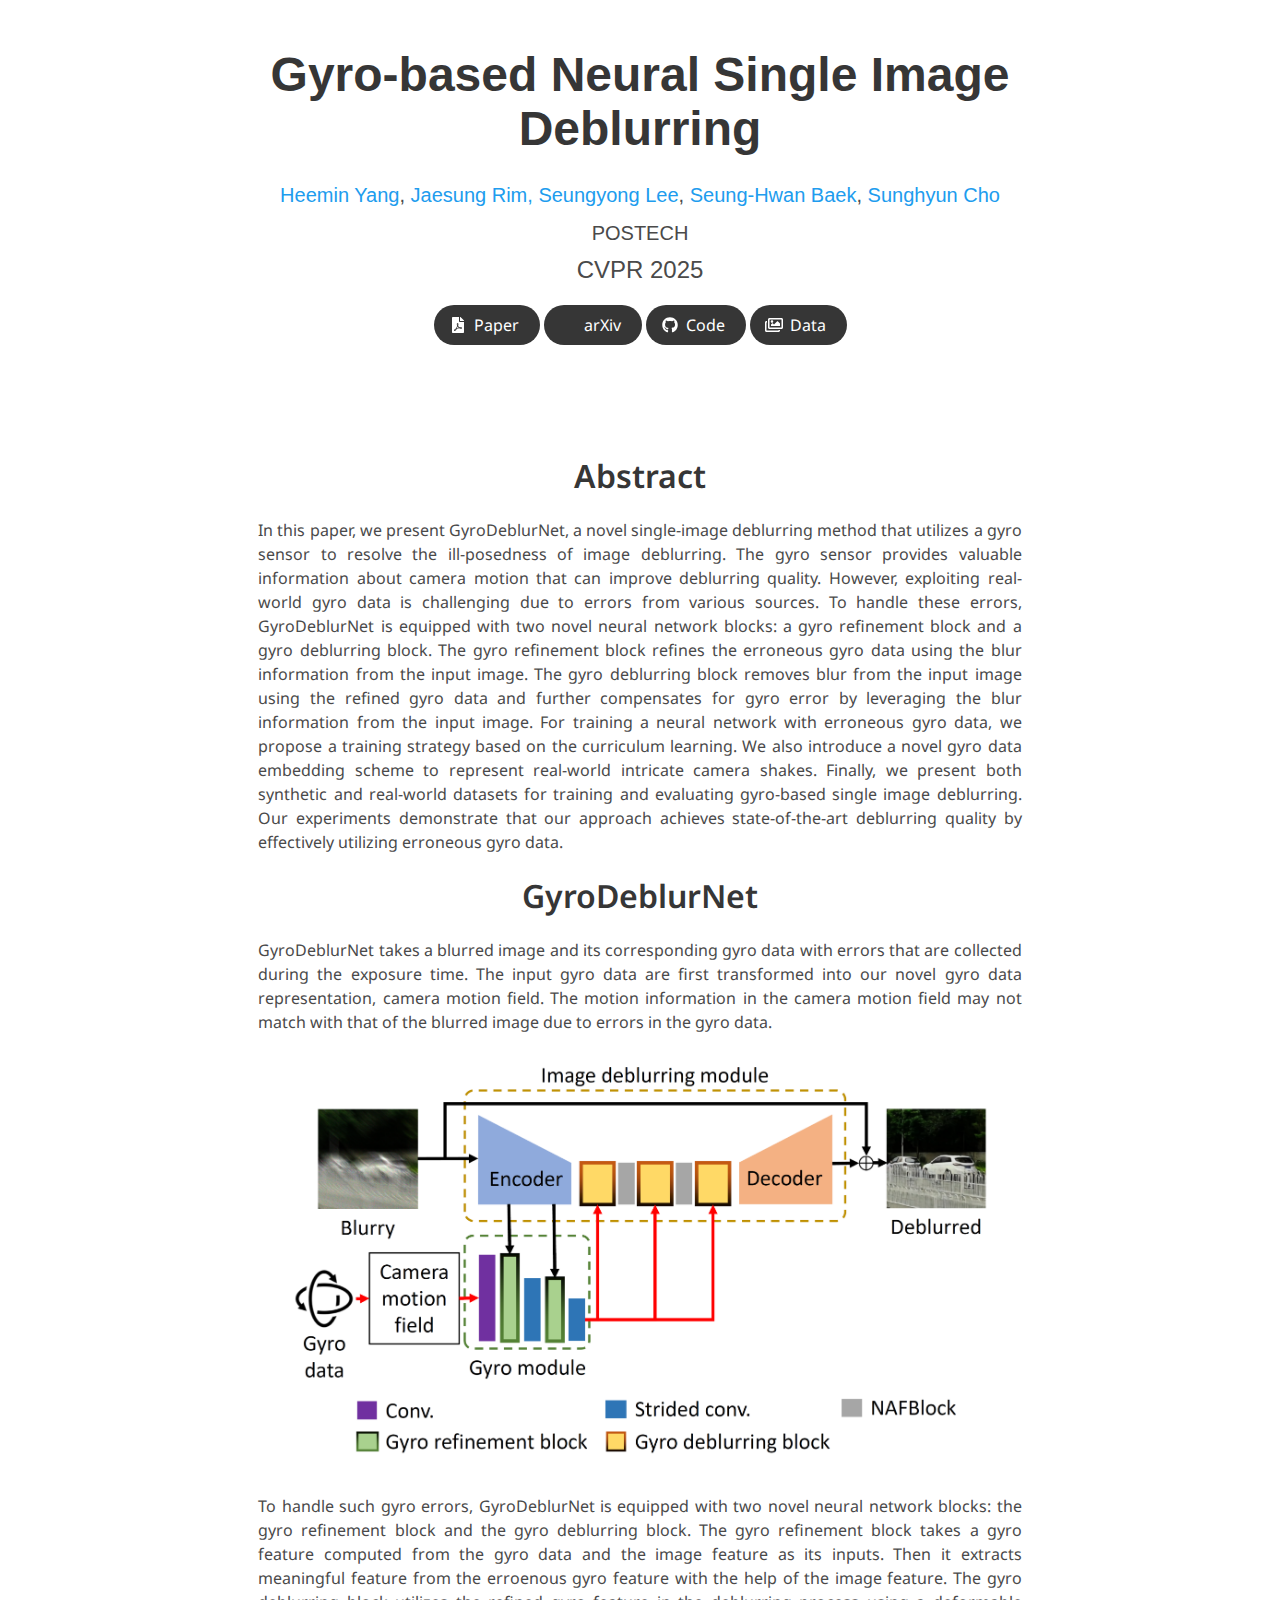
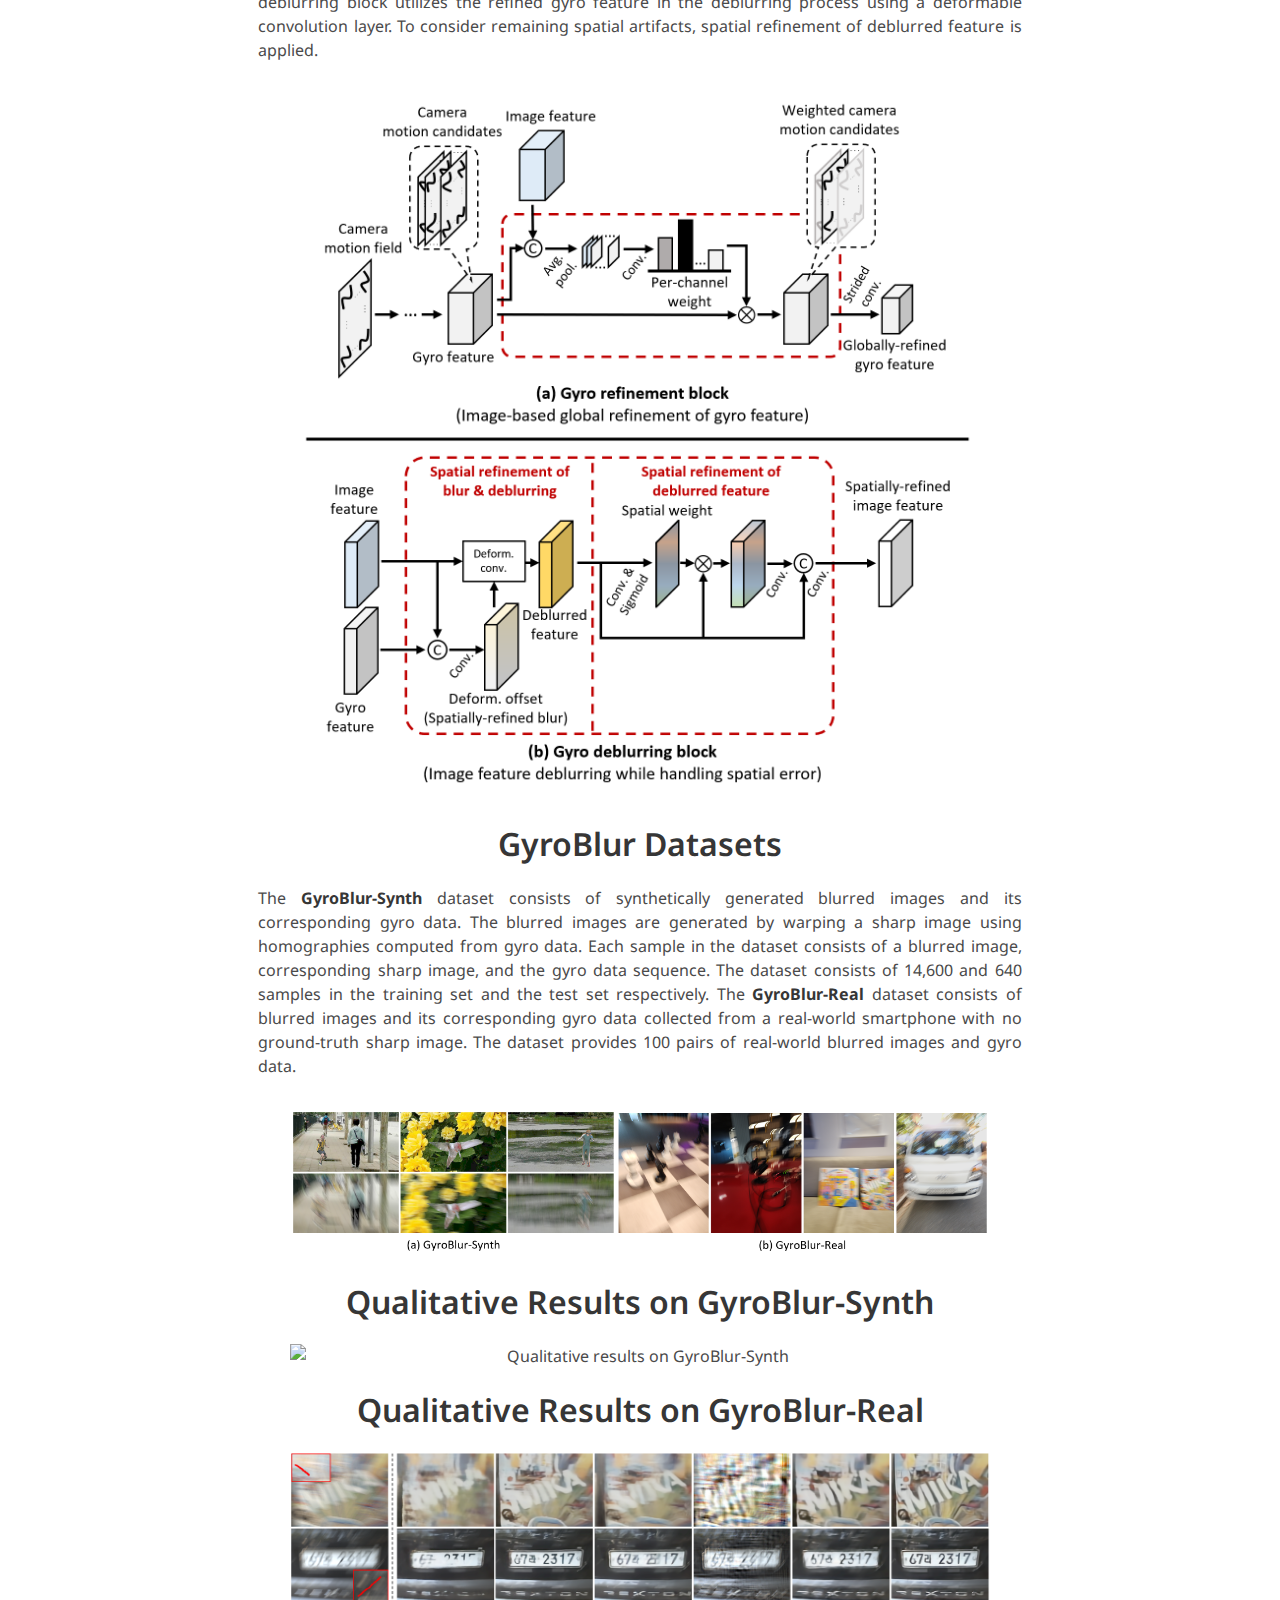
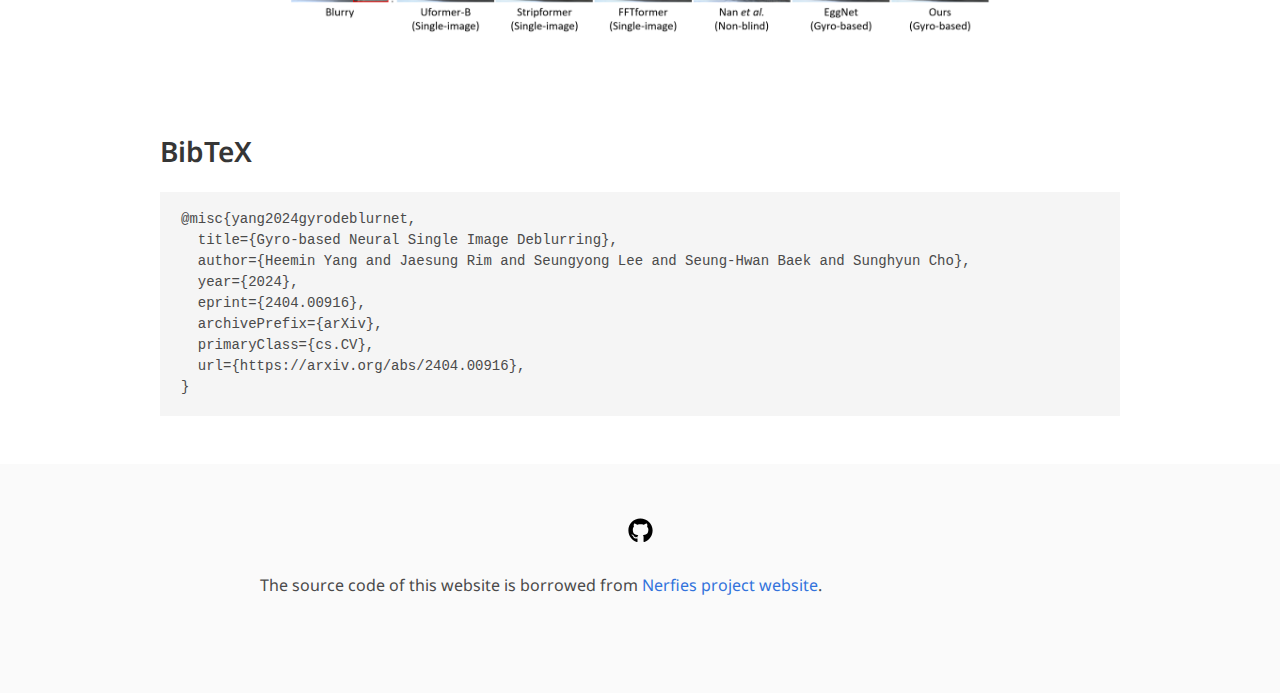
==== commit 9be4c41f: "Update index.html" ====
--- a/GyroDeblurNet/index.html
+++ b/GyroDeblurNet/index.html
@@ -155,12 +155,14 @@
         <div class="content has-text-justified">
           <p>
             GyroDeblurNet takes a blurred image and its corresponding gyro data with errors that are collected during the exposure time.
+            The input gyro data are first transformed into our novel gyro data representation, camera motion field.
+            The motion information in the camera motion field may not match with that of the blurred image due to errors in the gyro data.
           </p>
           <figure class="image">
             <img src="static/image/network_arch.png" alt="GyroDeblurNet overview">
           </figure>
           <p>
-            To handle gyro errors, GyroDeblurNet is equipped with two novel neural network blocks: the gyro refinement block and the gyro deblurring block.
+            To handle such gyro errors, GyroDeblurNet is equipped with two novel neural network blocks: the gyro refinement block and the gyro deblurring block.
             The gyro refinement block takes a gyro feature computed from the gyro data and the image feature as its inputs.
             Then it extracts meaningful feature from the erroenous gyro feature with the help of the image feature.
             The gyro deblurring block utilizes the refined gyro feature in the deblurring process using a deformable convolution layer.
@@ -252,7 +254,7 @@
       <div class="column is-8">
         <div class="content">
           <p>
-            The source code of this website is borrwed from <a href="https://nerfies.github.io/">Nerfies</a>.
+            The source code of this website is borrowed from <a href="https://nerfies.github.io/">Nerfies project website</a>.
           </p>
         </div>
       </div>
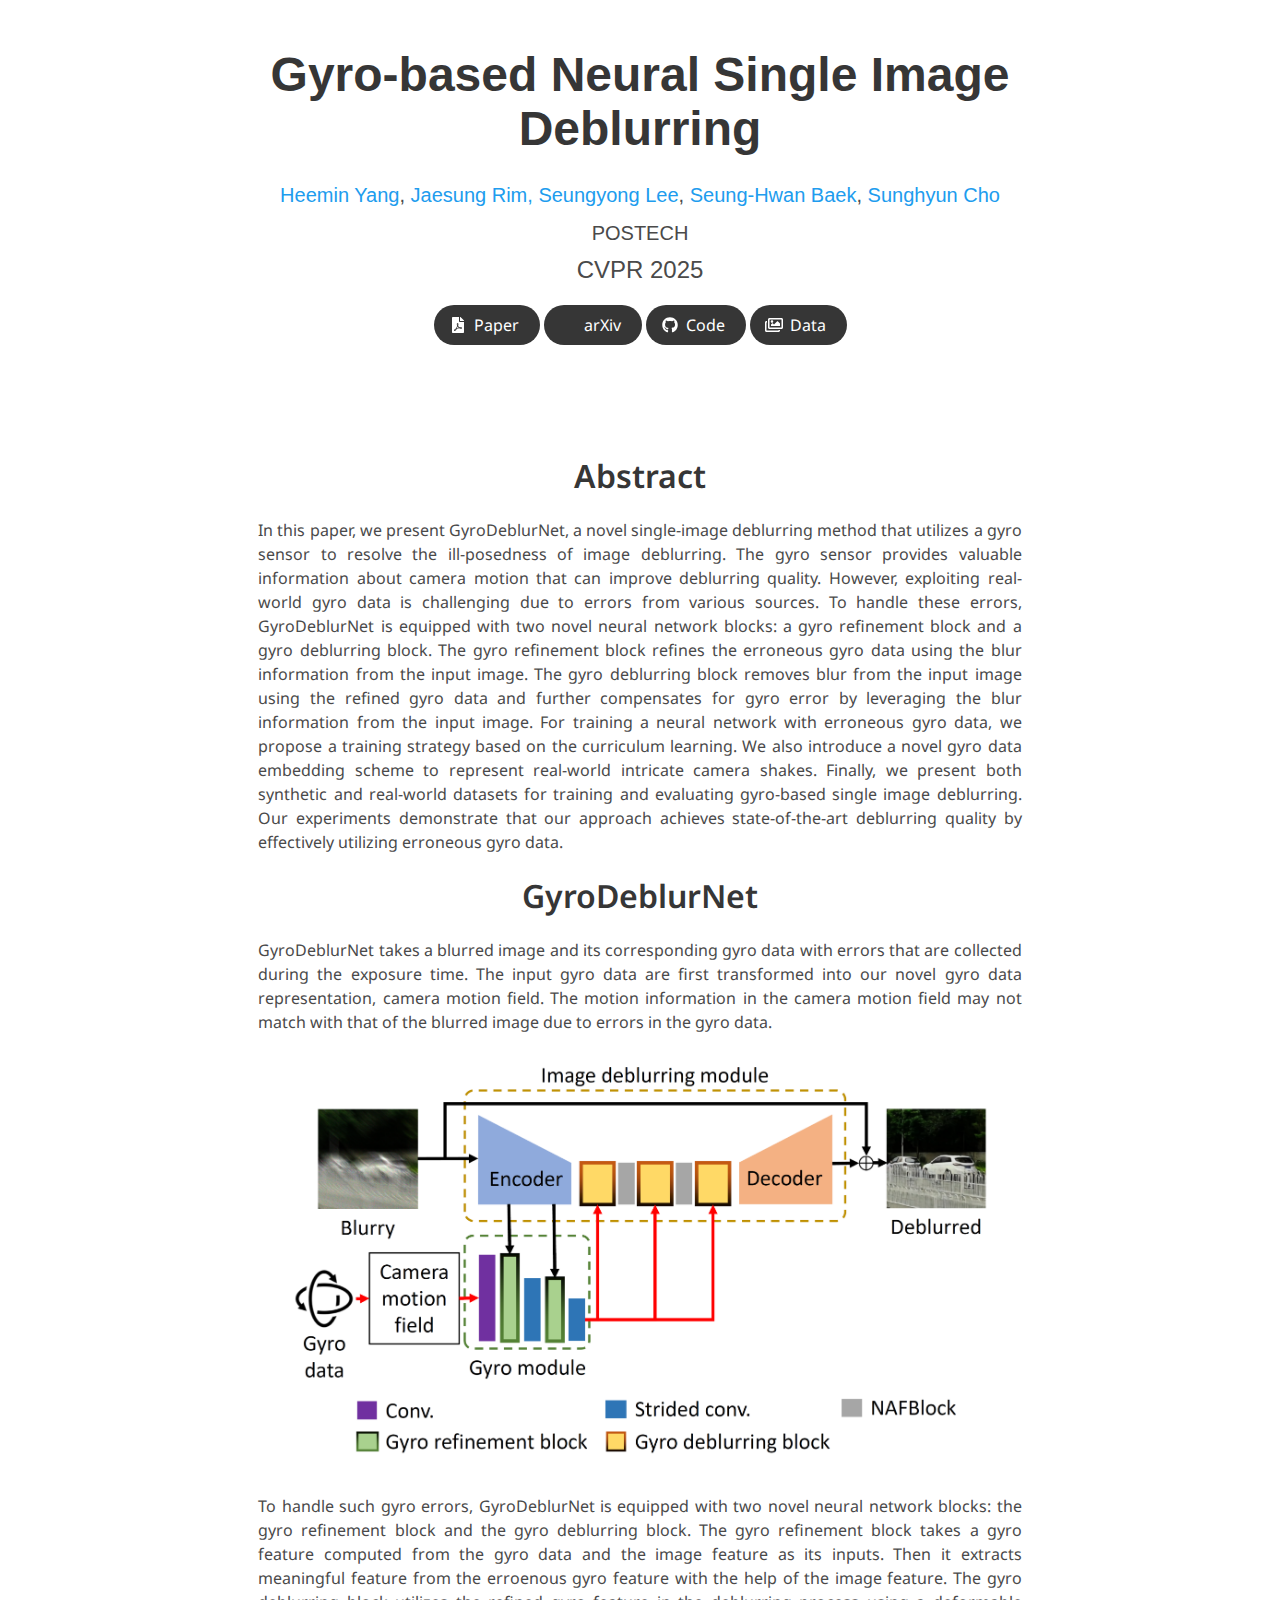
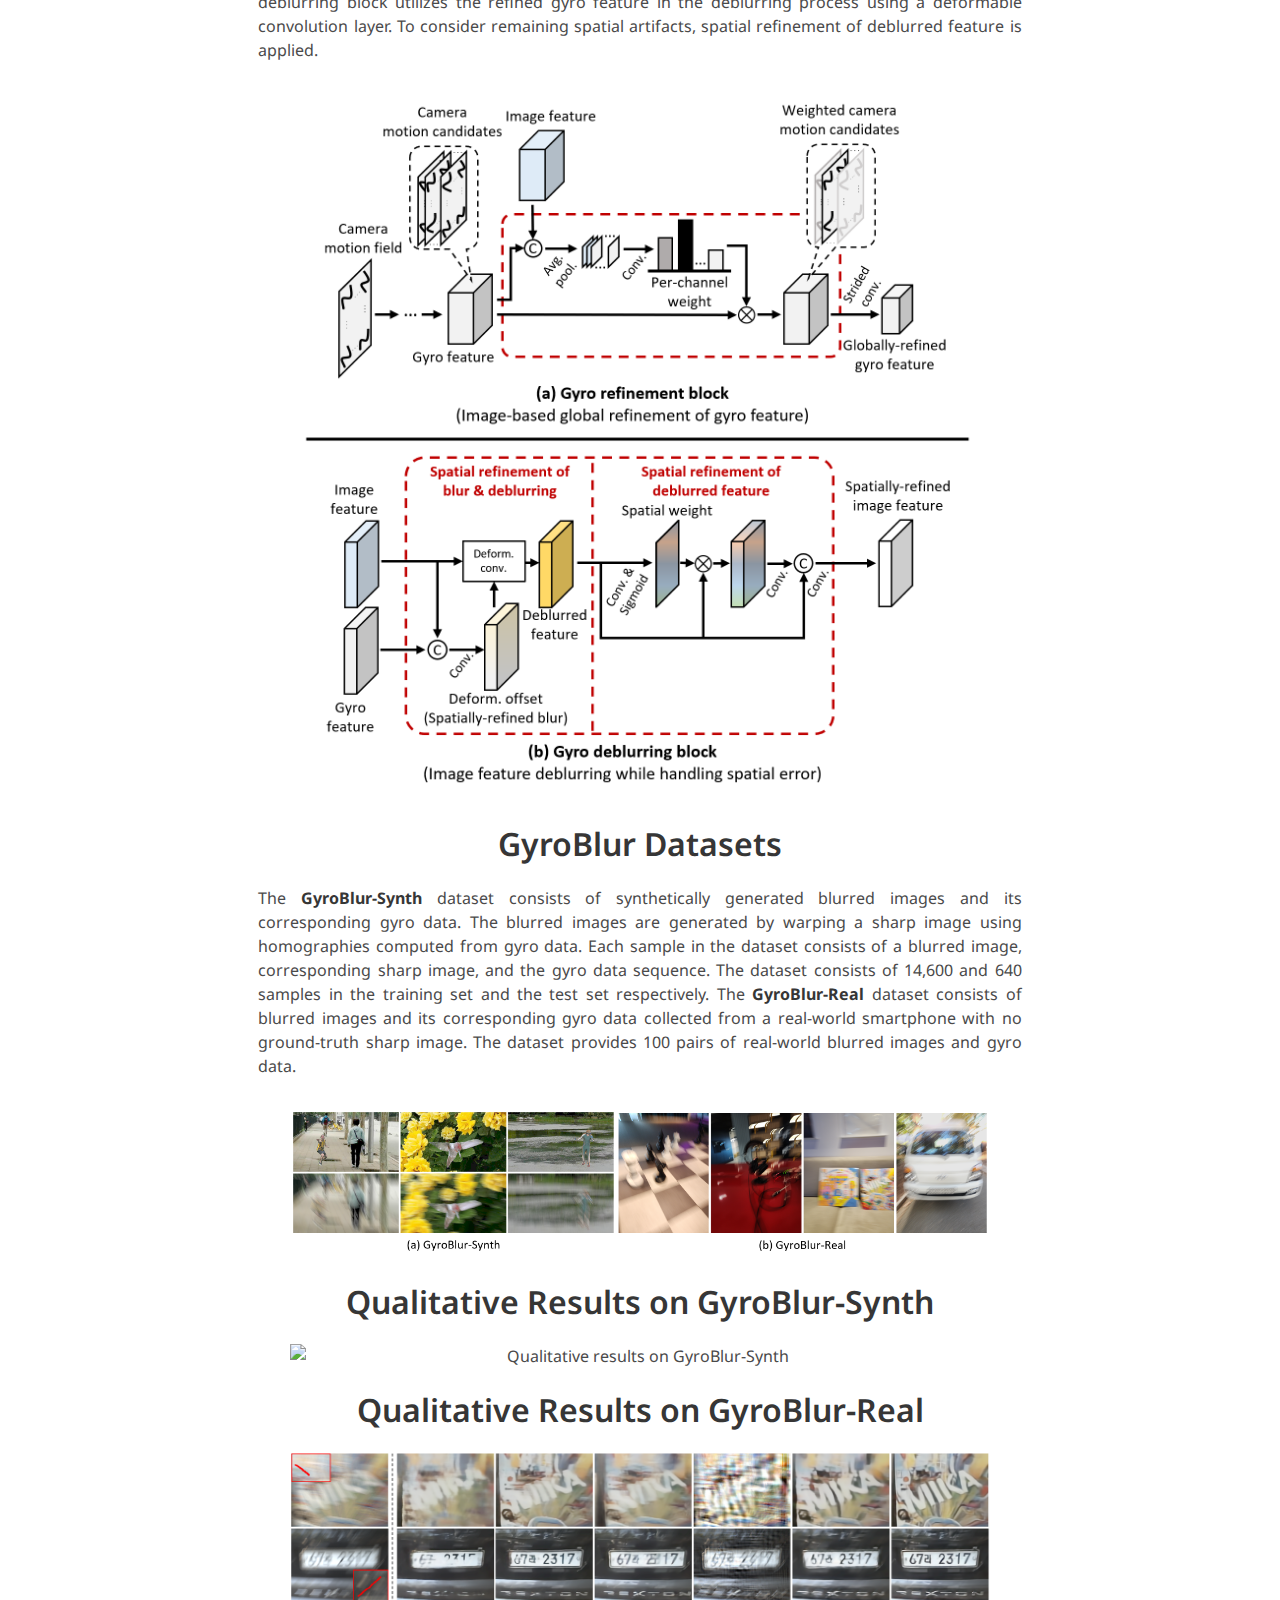
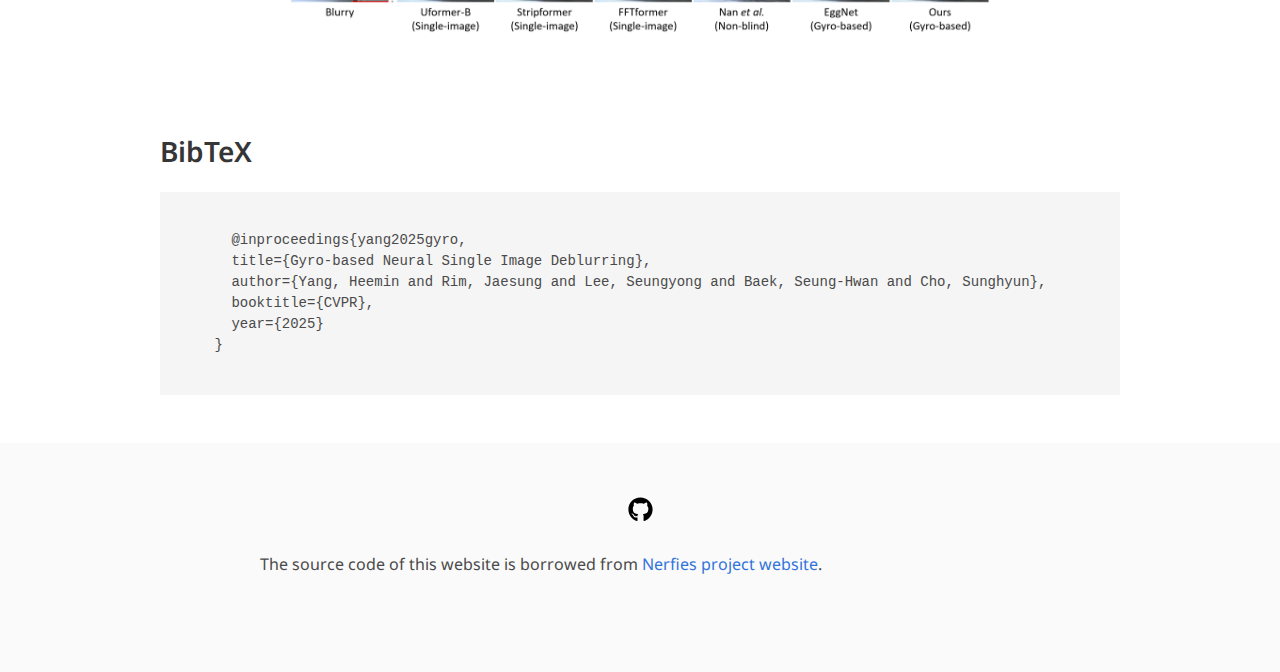
==== commit 31e96281: "Update index.html" ====
--- a/GyroDeblurNet/index.html
+++ b/GyroDeblurNet/index.html
@@ -230,15 +230,14 @@
 <section class="section" id="BibTeX">
   <div class="container is-max-desktop content">
     <h2 class="title">BibTeX</h2>
-    <pre><code>@misc{yang2024gyrodeblurnet,
-  title={Gyro-based Neural Single Image Deblurring}, 
-  author={Heemin Yang and Jaesung Rim and Seungyong Lee and Seung-Hwan Baek and Sunghyun Cho},
-  year={2024},
-  eprint={2404.00916},
-  archivePrefix={arXiv},
-  primaryClass={cs.CV},
-  url={https://arxiv.org/abs/2404.00916}, 
-}</code></pre>
+    <pre><code>
+      @inproceedings{yang2025gyro,
+      title={Gyro-based Neural Single Image Deblurring},
+      author={Yang, Heemin and Rim, Jaesung and Lee, Seungyong and Baek, Seung-Hwan and Cho, Sunghyun},
+      booktitle={CVPR},
+      year={2025}
+    }
+    </code></pre>
   </div>
 </section>
 
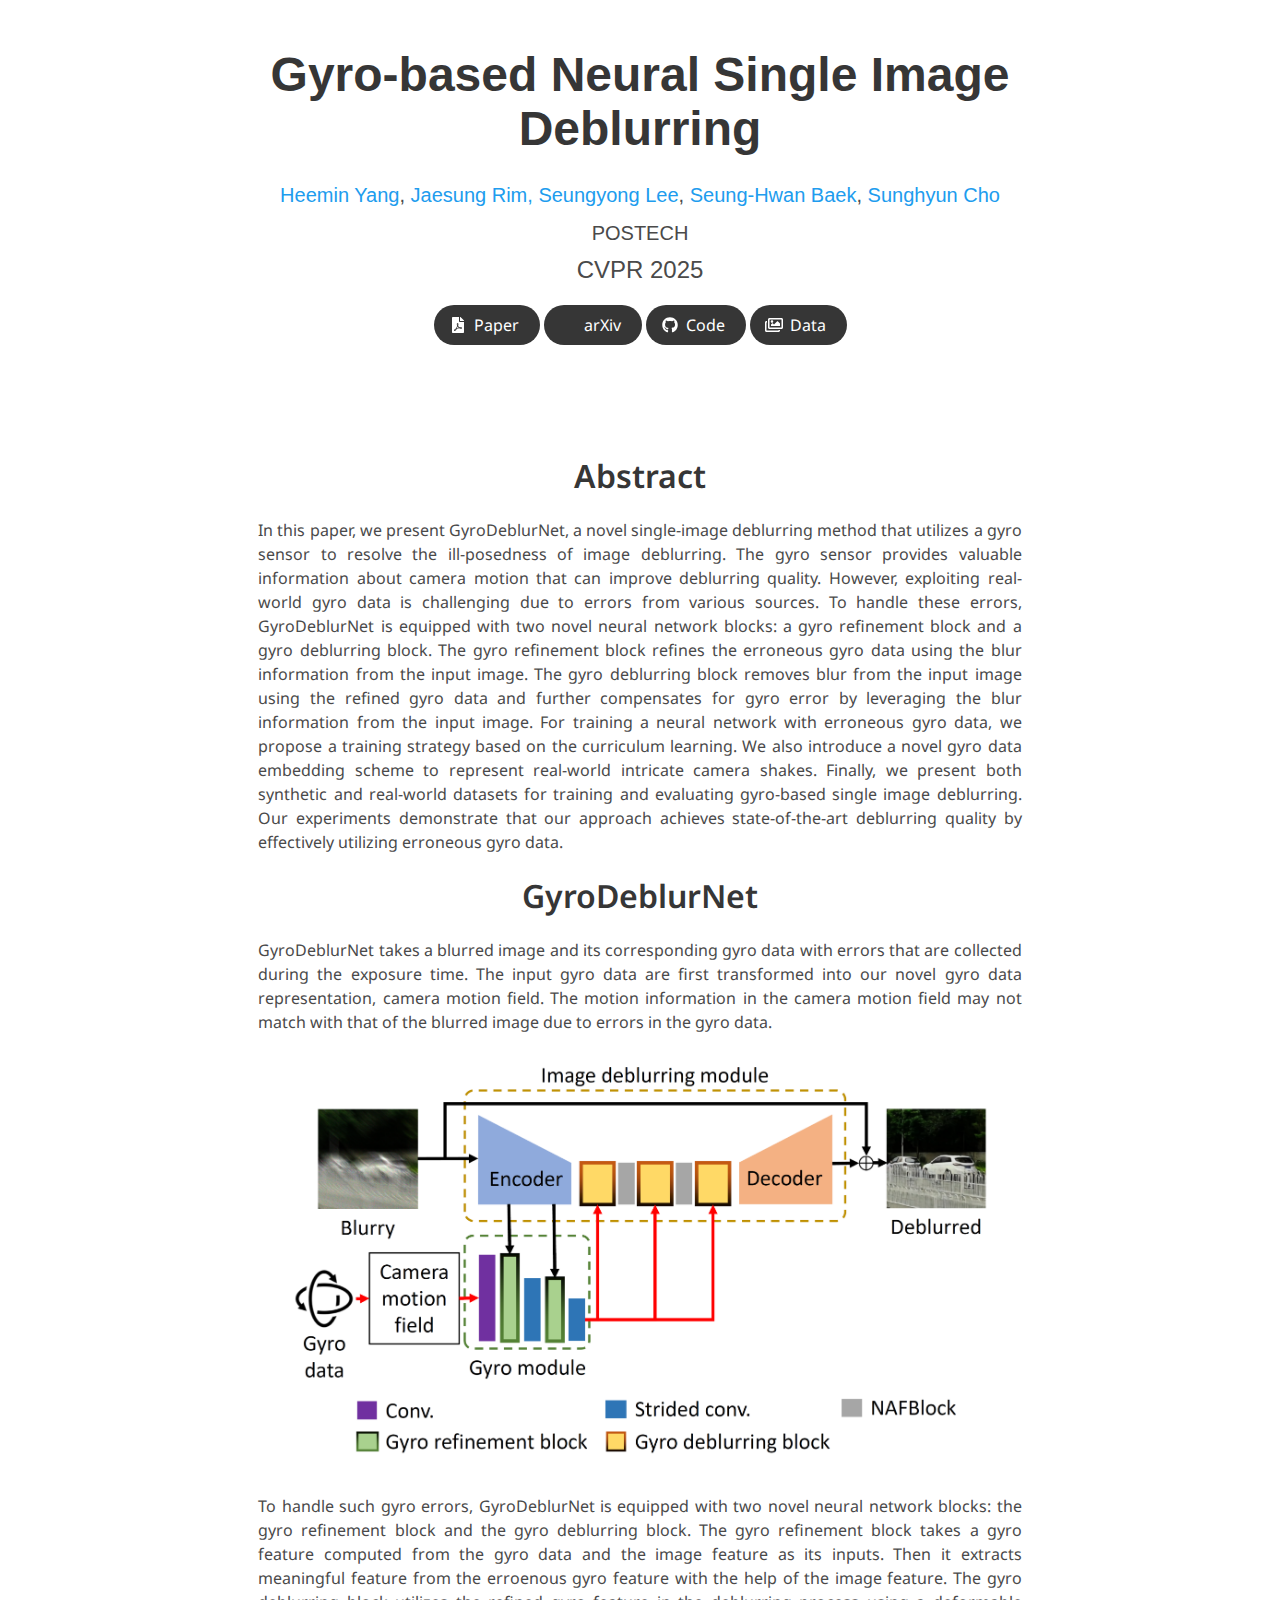
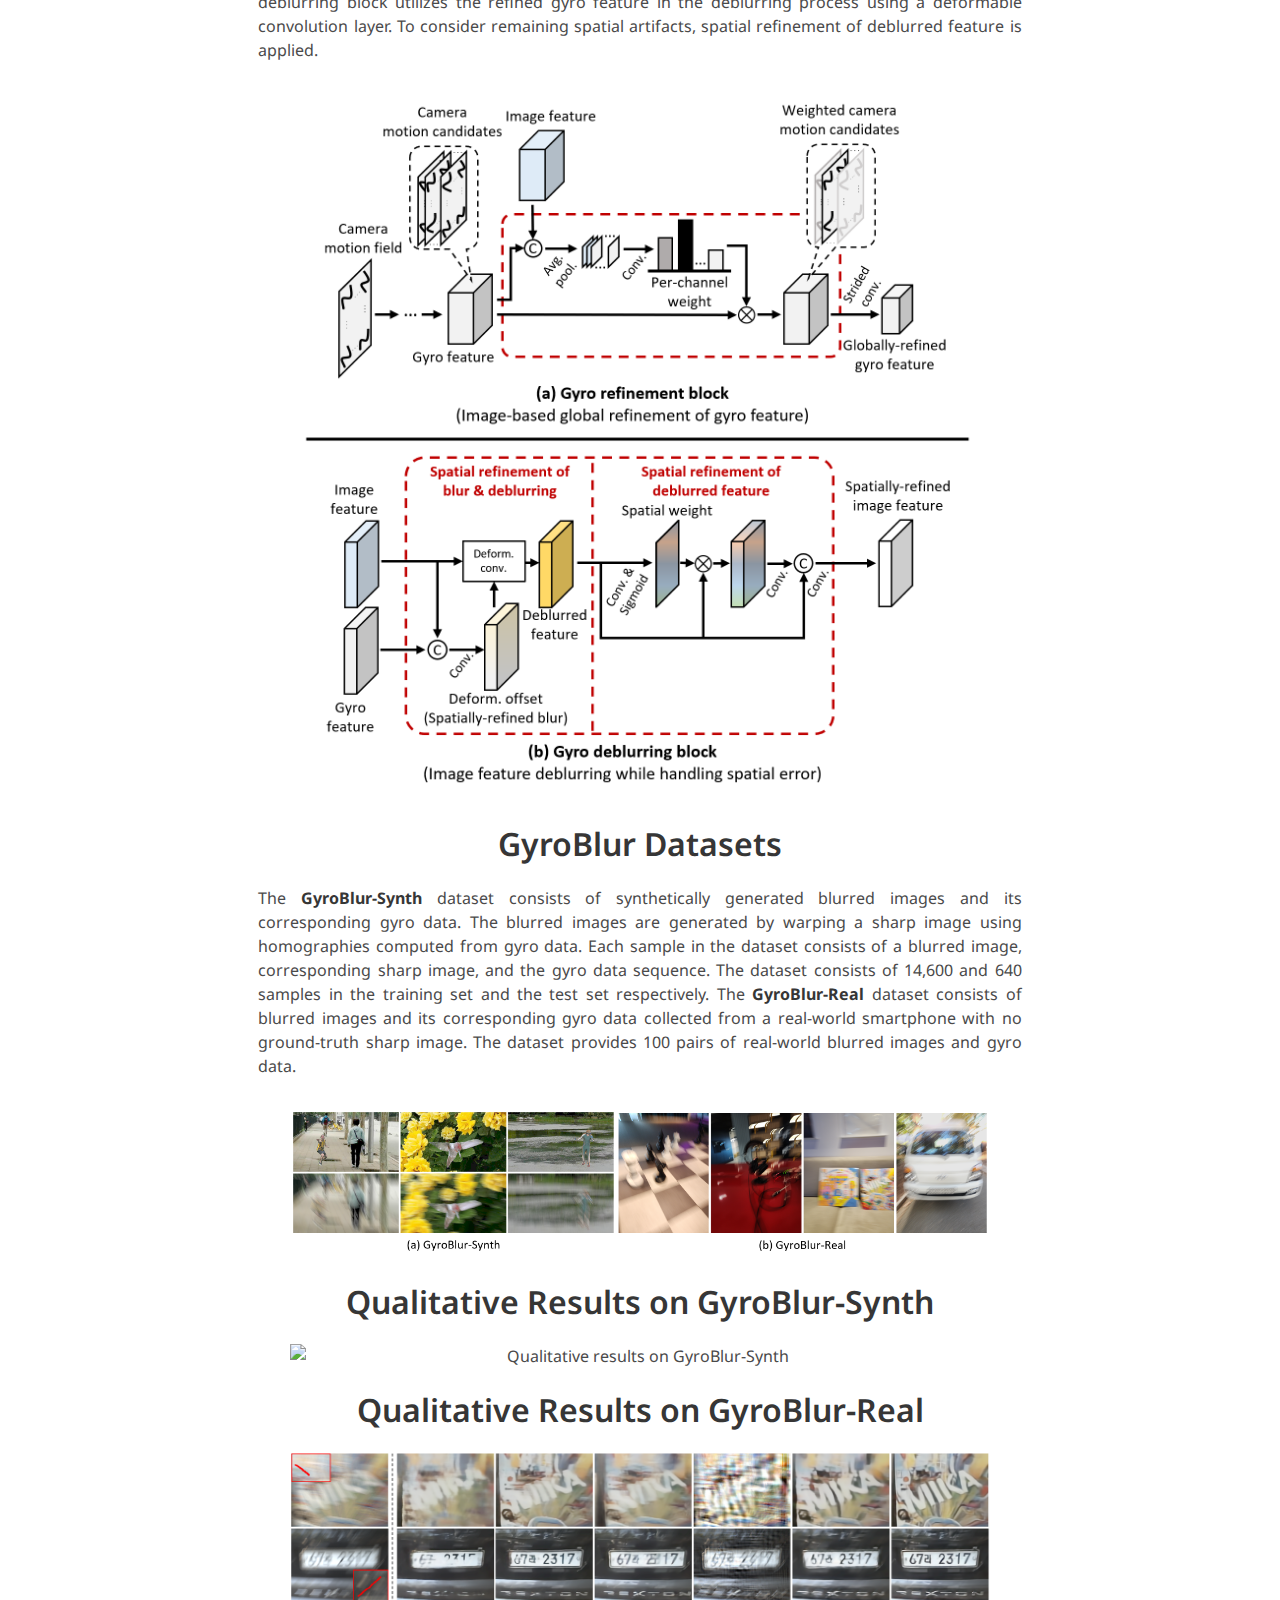
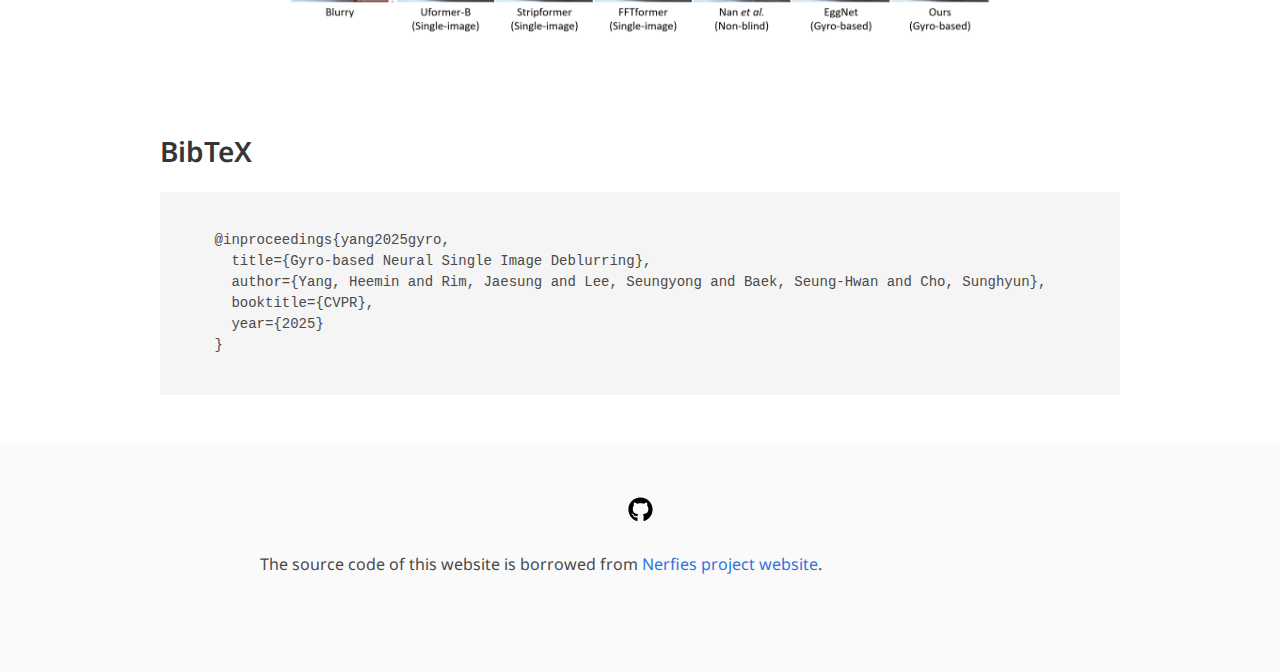
==== commit 159ec277: "Update index.html" ====
--- a/GyroDeblurNet/index.html
+++ b/GyroDeblurNet/index.html
@@ -231,7 +231,7 @@
   <div class="container is-max-desktop content">
     <h2 class="title">BibTeX</h2>
     <pre><code>
-      @inproceedings{yang2025gyro,
+    @inproceedings{yang2025gyro,
       title={Gyro-based Neural Single Image Deblurring},
       author={Yang, Heemin and Rim, Jaesung and Lee, Seungyong and Baek, Seung-Hwan and Cho, Sunghyun},
       booktitle={CVPR},
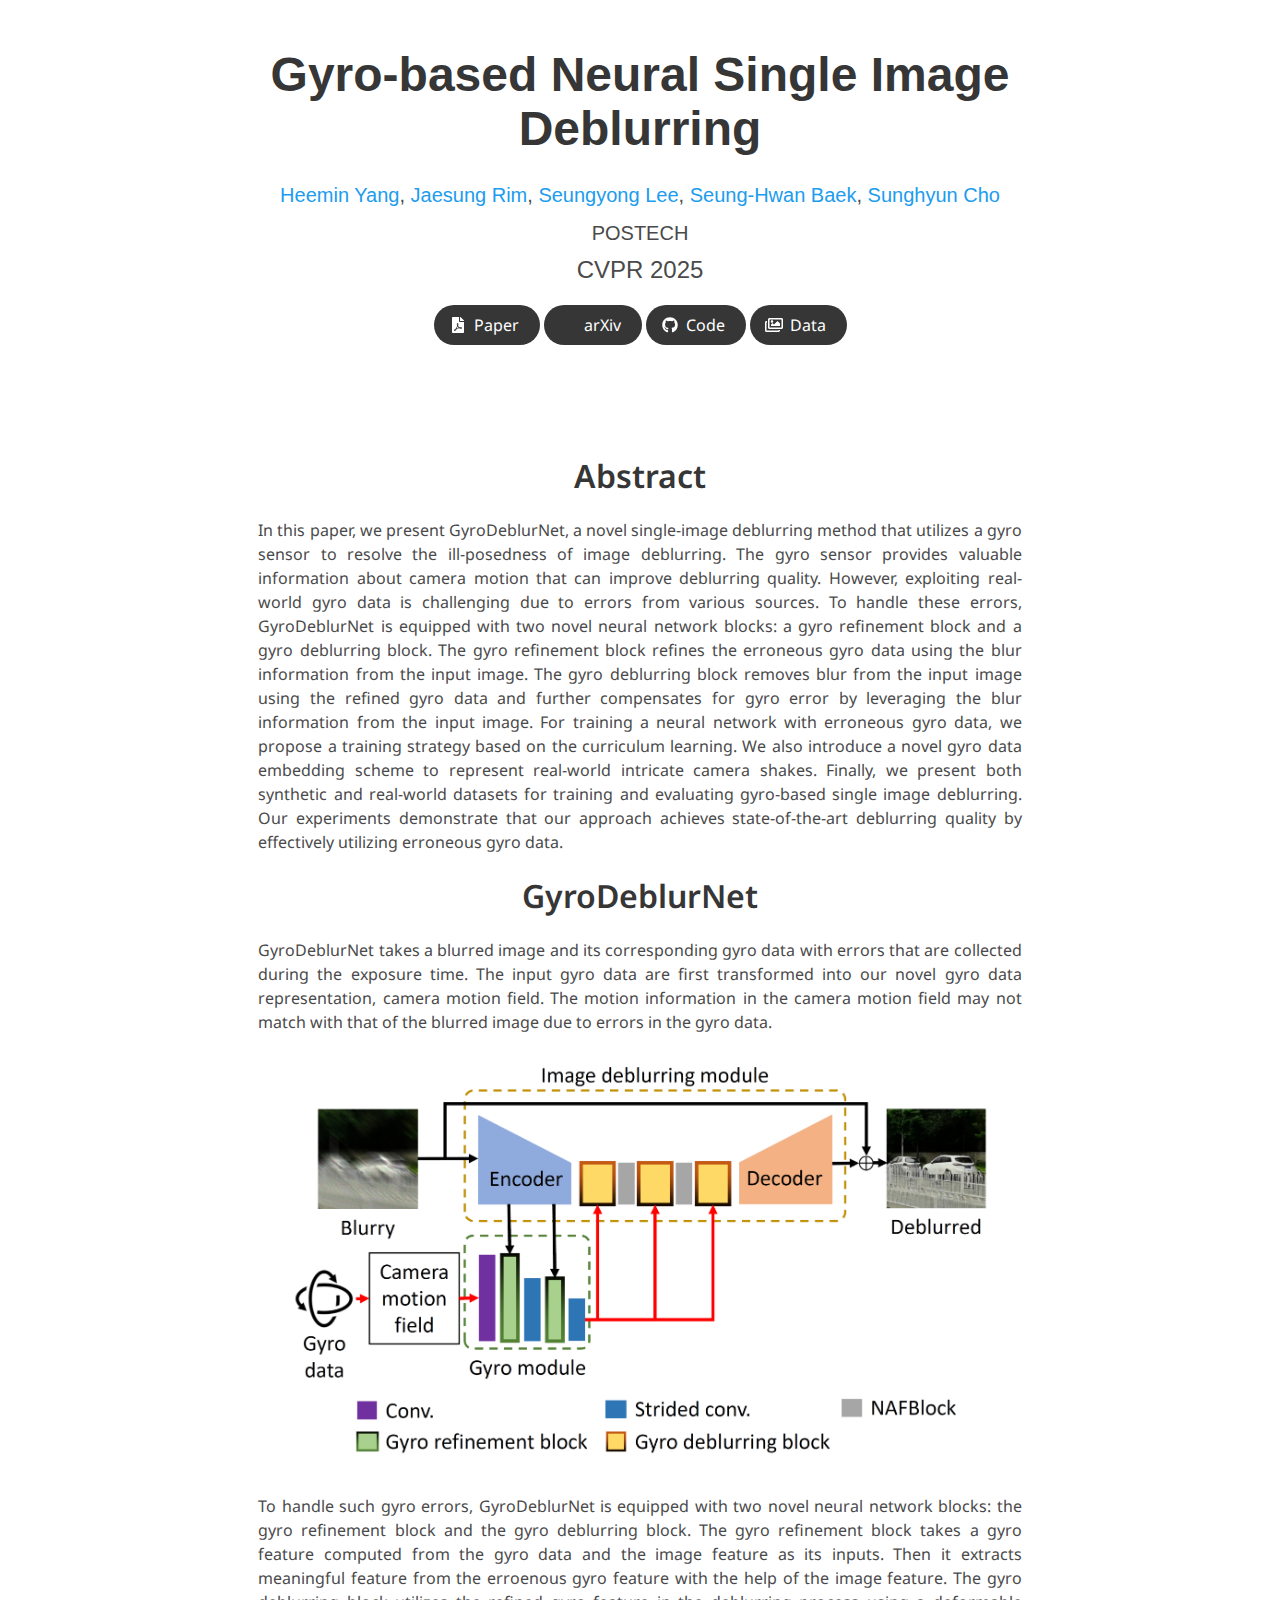
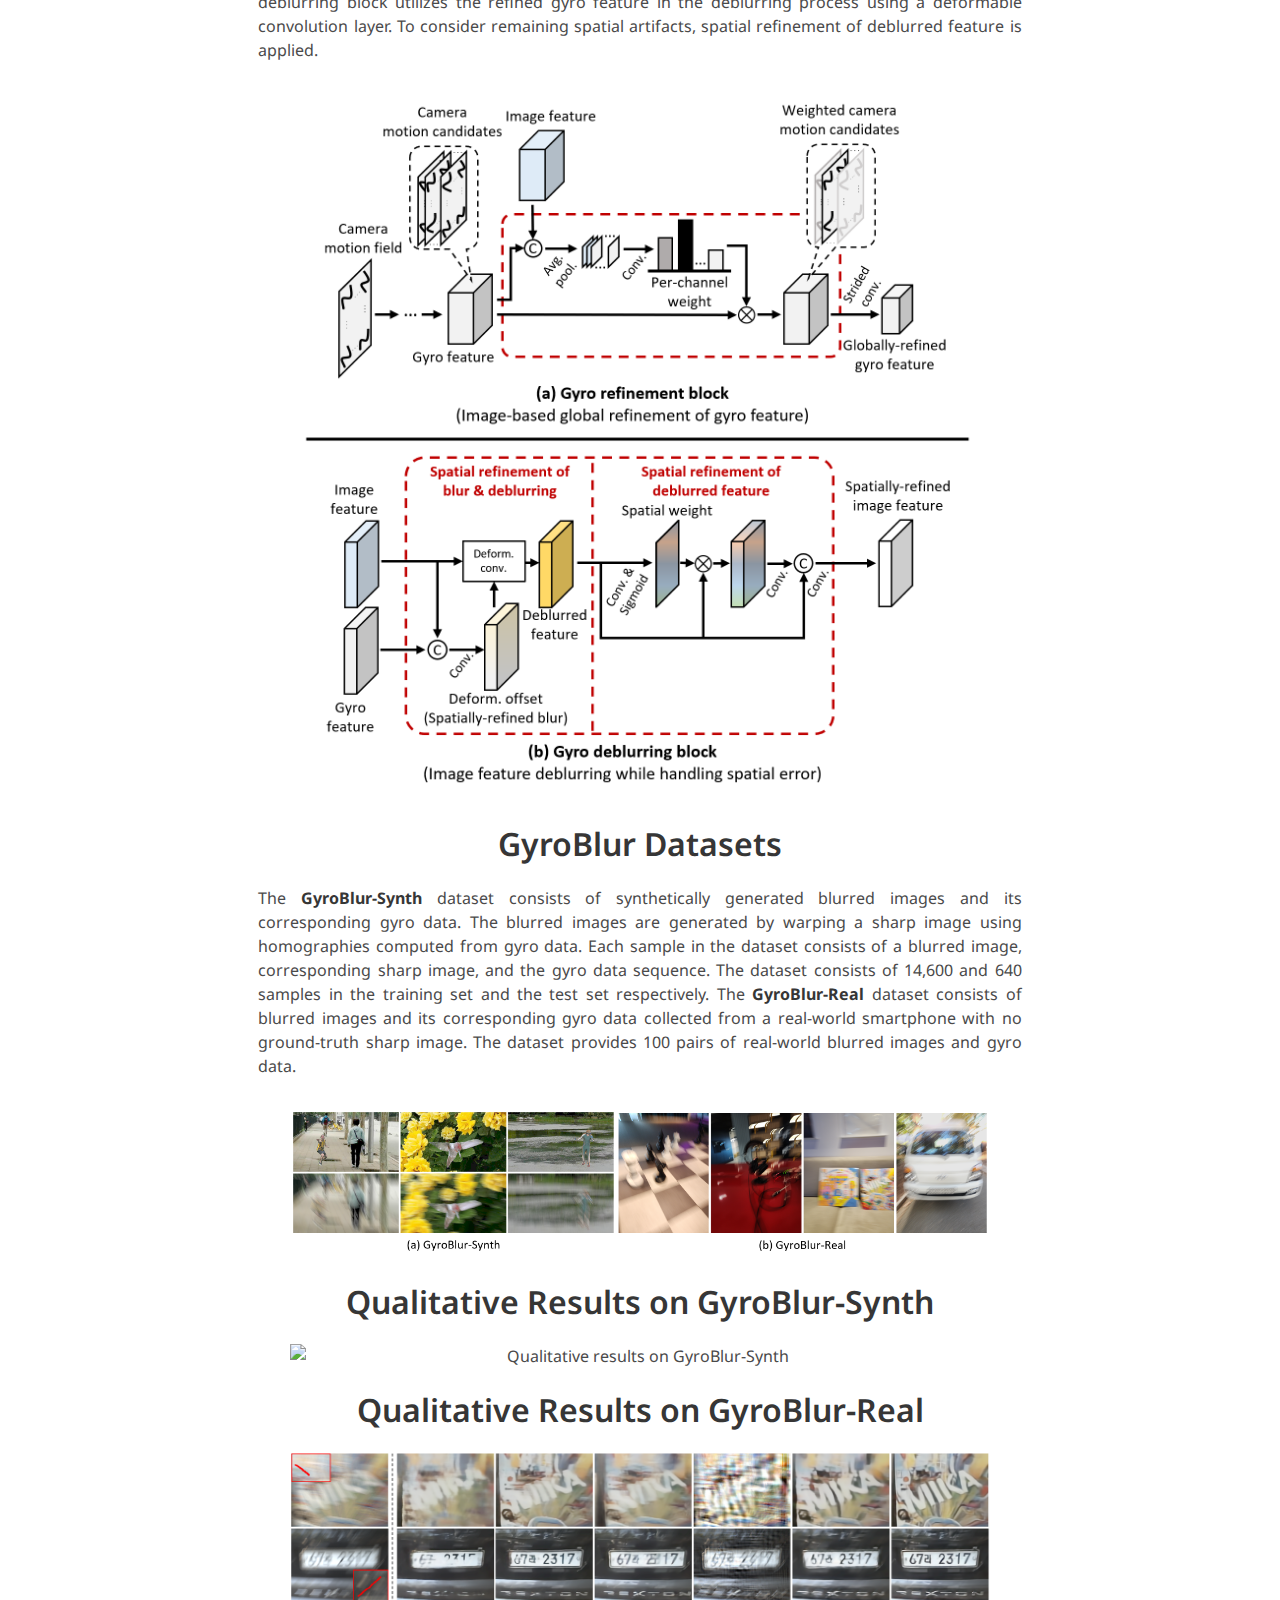
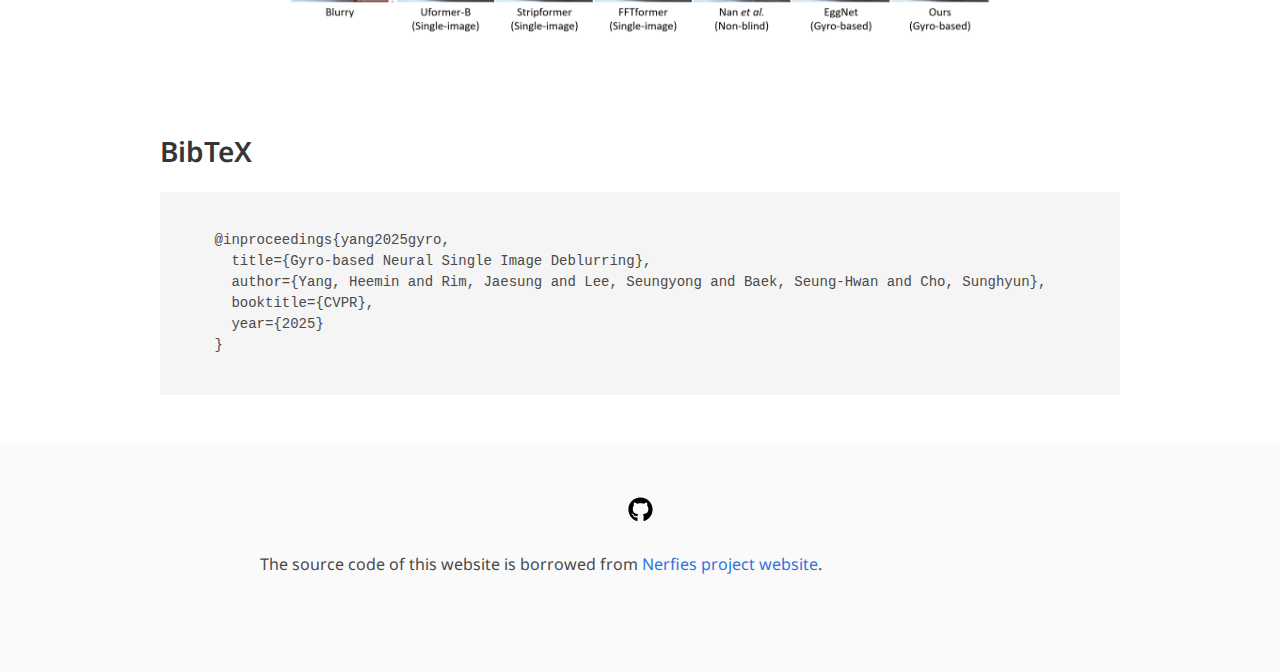
==== commit a91e0d1d: "Update index.html" ====
--- a/GyroDeblurNet/index.html
+++ b/GyroDeblurNet/index.html
@@ -53,7 +53,7 @@
               <a href="https://hmyang0727.github.io">Heemin Yang</a>,
             </span>
             <span class="author-block">
-              <a href="https://rimchang.github.io/">Jaesung Rim,
+              <a href="https://rimchang.github.io/">Jaesung Rim</a>,
             </span>
             <span class="author-block">
               <a href="https://cg.postech.ac.kr/leesy/">Seungyong Lee</a>,
